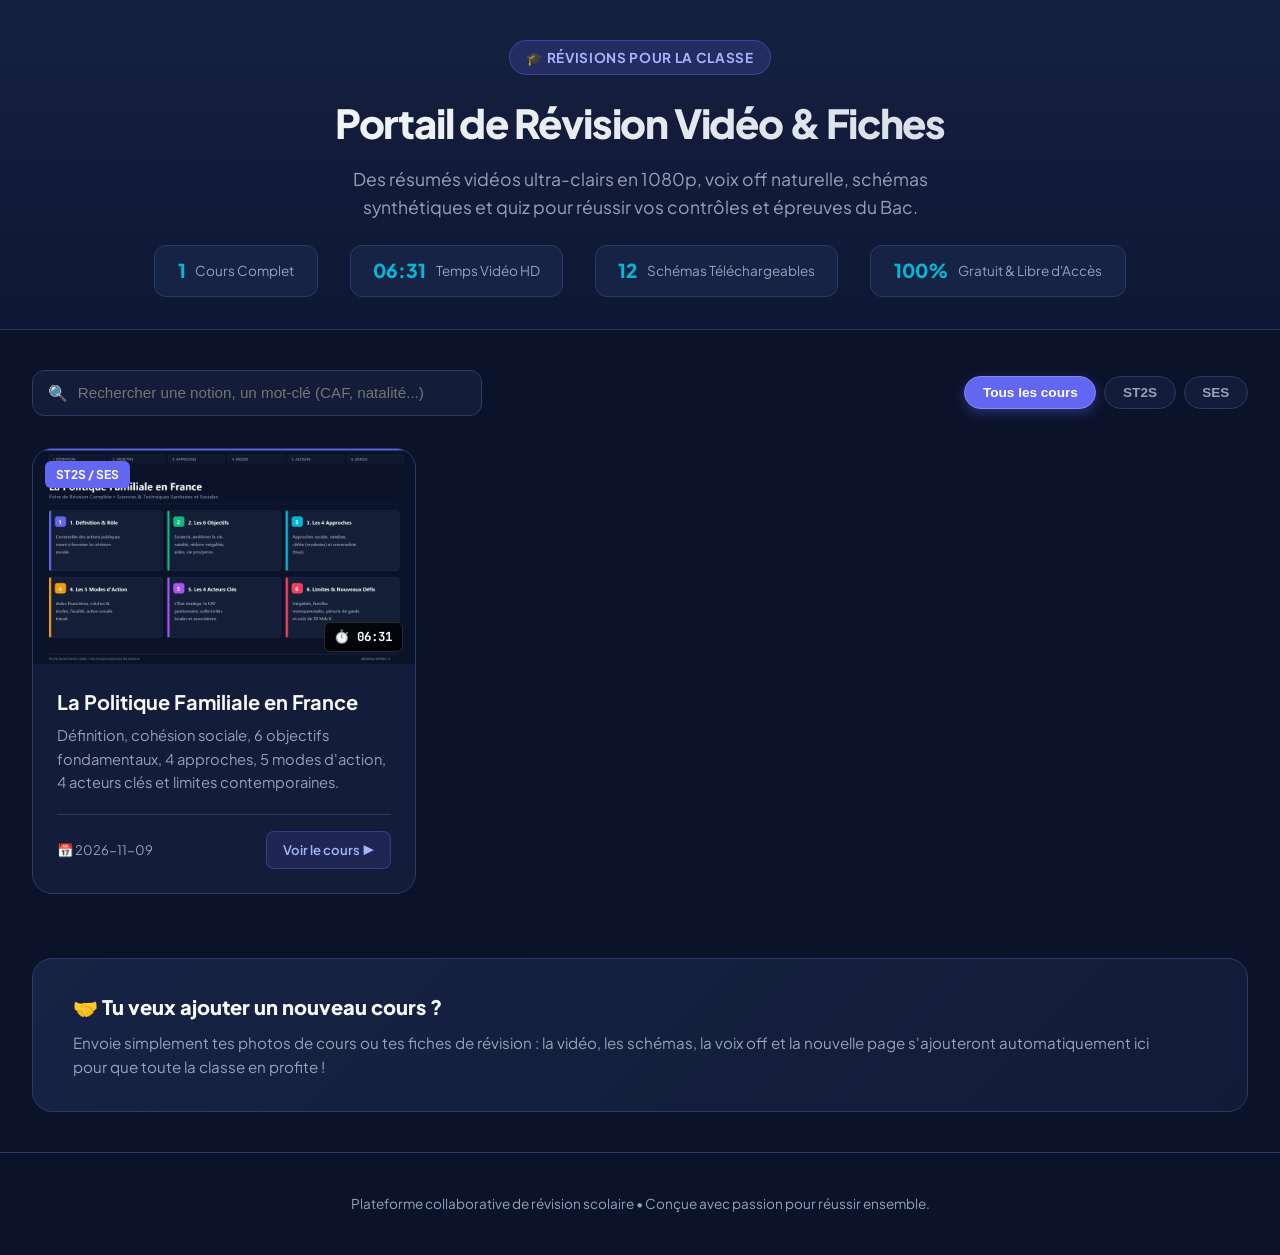
==== index.html @ a3e130f7 "Initial commit: Portail de révision scolaire avec cours Politique Familiale" ====
<!DOCTYPE html>
<html lang="fr">
<head>
    <meta charset="UTF-8">
    <meta name="viewport" content="width=device-width, initial-scale=1.0">
    <title>Portail de Révision • Cours, Vidéos & Fiches</title>
    <link href="https://fonts.googleapis.com/css2?family=Plus+Jakarta+Sans:wght@400;500;600;700;800&family=JetBrains+Mono:wght@500;700&display=swap" rel="stylesheet">
    <style>
        :root {
            --bg: #0b132b;
            --surface: #131c38;
            --surface-card: #1c2a4f;
            --border: #2a3b68;
            --primary: #6366f1;
            --primary-glow: rgba(99, 102, 241, 0.35);
            --emerald: #10b981;
            --cyan: #06b6d4;
            --amber: #f59e0b;
            --rose: #f43f5e;
            --purple: #a855f7;
            --text: #f8fafc;
            --text-muted: #94a3b8;
        }

        * {
            box-sizing: border-box;
            margin: 0;
            padding: 0;
        }

        body {
            font-family: 'Plus Jakarta Sans', sans-serif;
            background-color: var(--bg);
            color: var(--text);
            line-height: 1.6;
            min-height: 100vh;
            display: flex;
            flex-direction: column;
        }

        header {
            background: linear-gradient(180deg, #162040 0%, #0e1733 100%);
            border-bottom: 1px solid var(--border);
            padding: 2.5rem 2rem 2rem;
            text-align: center;
        }

        .hero-badge {
            background: rgba(99, 102, 241, 0.2);
            color: #a5b4fc;
            border: 1px solid rgba(99, 102, 241, 0.4);
            padding: 0.35rem 1rem;
            border-radius: 999px;
            font-size: 0.85rem;
            font-weight: 700;
            text-transform: uppercase;
            letter-spacing: 0.05em;
            display: inline-block;
            margin-bottom: 1rem;
        }

        h1 {
            font-size: 2.5rem;
            font-weight: 800;
            letter-spacing: -0.03em;
            margin-bottom: 0.6rem;
            background: linear-gradient(135deg, #ffffff 0%, #cbd5e1 100%);
            -webkit-background-clip: text;
            -webkit-text-fill-color: transparent;
        }

        p.hero-sub {
            color: var(--text-muted);
            font-size: 1.1rem;
            max-width: 650px;
            margin: 0 auto 1.5rem;
        }

        /* Stats Bar */
        .stats-bar {
            display: flex;
            justify-content: center;
            gap: 2rem;
            flex-wrap: wrap;
            margin-top: 1.5rem;
        }

        .stat-item {
            background: rgba(28, 42, 79, 0.6);
            border: 1px solid var(--border);
            padding: 0.6rem 1.4rem;
            border-radius: 12px;
            display: flex;
            align-items: center;
            gap: 0.6rem;
        }

        .stat-num {
            font-weight: 800;
            font-size: 1.2rem;
            color: var(--cyan);
        }

        .stat-label {
            font-size: 0.85rem;
            color: var(--text-muted);
        }

        /* Main content */
        main {
            flex: 1;
            max-width: 1280px;
            width: 100%;
            margin: 0 auto;
            padding: 2.5rem 2rem;
        }

        /* Search & Filter Toolbar */
        .toolbar {
            display: flex;
            justify-content: space-between;
            align-items: center;
            flex-wrap: wrap;
            gap: 1rem;
            margin-bottom: 2rem;
        }

        .search-box {
            position: relative;
            flex: 1;
            max-width: 450px;
            min-width: 260px;
        }

        .search-box input {
            width: 100%;
            background: var(--surface);
            border: 1px solid var(--border);
            color: var(--text);
            padding: 0.85rem 1rem 0.85rem 2.8rem;
            border-radius: 12px;
            font-size: 0.95rem;
            outline: none;
            transition: all 0.2s ease;
        }

        .search-box input:focus {
            border-color: var(--primary);
            box-shadow: 0 0 0 3px var(--primary-glow);
        }

        .search-icon {
            position: absolute;
            left: 1rem;
            top: 50%;
            transform: translateY(-50%);
            color: var(--text-muted);
            pointer-events: none;
        }

        .filter-pills {
            display: flex;
            gap: 0.5rem;
            flex-wrap: wrap;
        }

        .filter-btn {
            background: var(--surface);
            border: 1px solid var(--border);
            color: var(--text-muted);
            padding: 0.5rem 1.1rem;
            border-radius: 999px;
            font-size: 0.85rem;
            font-weight: 600;
            cursor: pointer;
            transition: all 0.2s ease;
        }

        .filter-btn:hover {
            color: var(--text);
            border-color: #435b99;
        }

        .filter-btn.active {
            background: var(--primary);
            border-color: #818cf8;
            color: white;
            box-shadow: 0 4px 12px var(--primary-glow);
        }

        /* Course Grid */
        .course-grid {
            display: grid;
            grid-template-columns: repeat(auto-fill, minmax(360px, 1fr));
            gap: 2rem;
        }

        .course-card {
            background: var(--surface);
            border: 1px solid var(--border);
            border-radius: 20px;
            overflow: hidden;
            display: flex;
            flex-direction: column;
            transition: all 0.25s ease;
            text-decoration: none;
            color: inherit;
        }

        .course-card:hover {
            transform: translateY(-5px);
            border-color: var(--primary);
            box-shadow: 0 16px 32px rgba(0,0,0,0.35);
        }

        .thumbnail-wrap {
            position: relative;
            aspect-ratio: 16 / 9;
            background: #000;
            overflow: hidden;
        }

        .thumbnail-wrap img {
            width: 100%;
            height: 100%;
            object-fit: cover;
            transition: transform 0.3s ease;
        }

        .course-card:hover .thumbnail-wrap img {
            transform: scale(1.03);
        }

        .duration-badge {
            position: absolute;
            bottom: 12px;
            right: 12px;
            background: rgba(0, 0, 0, 0.8);
            backdrop-filter: blur(4px);
            color: white;
            font-size: 0.78rem;
            font-family: 'JetBrains Mono', monospace;
            font-weight: 700;
            padding: 0.25rem 0.6rem;
            border-radius: 6px;
            border: 1px solid rgba(255, 255, 255, 0.15);
        }

        .subject-badge {
            position: absolute;
            top: 12px;
            left: 12px;
            background: var(--primary);
            color: white;
            font-size: 0.75rem;
            font-weight: 700;
            padding: 0.25rem 0.7rem;
            border-radius: 6px;
            text-transform: uppercase;
        }

        .card-body {
            padding: 1.5rem;
            display: flex;
            flex-direction: column;
            flex: 1;
        }

        .card-title {
            font-size: 1.25rem;
            font-weight: 700;
            margin-bottom: 0.6rem;
            line-height: 1.35;
        }

        .card-desc {
            font-size: 0.92rem;
            color: var(--text-muted);
            margin-bottom: 1.2rem;
            flex: 1;
        }

        .card-meta {
            display: flex;
            align-items: center;
            justify-content: space-between;
            padding-top: 1rem;
            border-top: 1px solid var(--border);
            font-size: 0.82rem;
            color: var(--text-muted);
        }

        .btn-view {
            background: rgba(99, 102, 241, 0.15);
            border: 1px solid rgba(99, 102, 241, 0.35);
            color: #a5b4fc;
            padding: 0.45rem 1rem;
            border-radius: 8px;
            font-weight: 600;
            display: inline-flex;
            align-items: center;
            gap: 0.4rem;
            transition: all 0.2s ease;
        }

        .course-card:hover .btn-view {
            background: var(--primary);
            color: white;
        }

        /* How it works banner */
        .info-banner {
            margin-top: 4rem;
            background: linear-gradient(135deg, rgba(28, 42, 79, 0.7) 0%, rgba(19, 28, 56, 0.9) 100%);
            border: 1px solid var(--border);
            border-radius: 20px;
            padding: 2rem 2.5rem;
            display: grid;
            grid-template-columns: 1fr auto;
            gap: 2rem;
            align-items: center;
        }

        @media (max-width: 800px) {
            .info-banner {
                grid-template-columns: 1fr;
            }
        }

        footer {
            text-align: center;
            padding: 2.5rem 2rem;
            color: var(--text-muted);
            font-size: 0.85rem;
            border-top: 1px solid var(--border);
            margin-top: auto;
        }
    </style>
</head>
<body>

<header>
    <div class="hero-badge">🎓 Révisions Pour la Classe</div>
    <h1>Portail de Révision Vidéo & Fiches</h1>
    <p class="hero-sub">Des résumés vidéos ultra-clairs en 1080p, voix off naturelle, schémas synthétiques et quiz pour réussir vos contrôles et épreuves du Bac.</p>

    <div class="stats-bar">
        <div class="stat-item">
            <span class="stat-num" id="statCourseCount">1</span>
            <span class="stat-label">Cours Complet</span>
        </div>
        <div class="stat-item">
            <span class="stat-num">06:31</span>
            <span class="stat-label">Temps Vidéo HD</span>
        </div>
        <div class="stat-item">
            <span class="stat-num">12</span>
            <span class="stat-label">Schémas Téléchargeables</span>
        </div>
        <div class="stat-item">
            <span class="stat-num">100%</span>
            <span class="stat-label">Gratuit & Libre d'Accès</span>
        </div>
    </div>
</header>

<main>
    <div class="toolbar">
        <div class="search-box">
            <span class="search-icon">🔍</span>
            <input type="text" id="searchInput" placeholder="Rechercher une notion, un mot-clé (CAF, natalité...)" oninput="filterCourses()">
        </div>
        <div class="filter-pills">
            <button class="filter-btn active" onclick="setFilter('all', this)">Tous les cours</button>
            <button class="filter-btn" onclick="setFilter('ST2S', this)">ST2S</button>
            <button class="filter-btn" onclick="setFilter('SES', this)">SES</button>
        </div>
    </div>

    <div class="course-grid" id="courseGrid">
        <!-- Default rendered card so it works even offline without web server -->
        <a href="cours/politique-famille/index.html" class="course-card" data-subject="ST2S / SES" data-title="La Politique Familiale en France" data-tags="politique familiale caf cohésion sociale sécurité sociale st2s ses bac">
            <div class="thumbnail-wrap">
                <span class="subject-badge">ST2S / SES</span>
                <img src="cours/politique-famille/slides/slide_01.png" alt="Miniature Politique Familiale" onerror="this.src='slides/slide_01.png'">
                <span class="duration-badge">⏱️ 06:31</span>
            </div>
            <div class="card-body">
                <h2 class="card-title">La Politique Familiale en France</h2>
                <p class="card-desc">Définition, cohésion sociale, 6 objectifs fondamentaux, 4 approches, 5 modes d'action, 4 acteurs clés et limites contemporaines.</p>
                <div class="card-meta">
                    <span>📅 Mis à jour le 09/11/2026</span>
                    <span class="btn-view">Voir le cours ▶</span>
                </div>
            </div>
        </a>
    </div>

    <div class="info-banner">
        <div>
            <h3 style="font-size: 1.25rem; font-weight: 800; margin-bottom: 0.5rem;">🤝 Tu veux ajouter un nouveau cours ?</h3>
            <p style="color: var(--text-muted); font-size: 0.95rem;">
                Envoie simplement tes photos de cours ou tes fiches de révision : la vidéo, les schémas, la voix off et la nouvelle page s'ajouteront automatiquement ici pour que toute la classe en profite !
            </p>
        </div>
    </div>
</main>

<footer>
    Plateforme collaborative de révision scolaire • Conçue avec passion pour réussir ensemble.
</footer>

<script>
    let currentCategory = 'all';

    function setFilter(cat, btn) {
        currentCategory = cat;
        document.querySelectorAll('.filter-btn').forEach(b => b.classList.remove('active'));
        btn.classList.add('active');
        filterCourses();
    }

    function filterCourses() {
        const query = document.getElementById('searchInput').value.toLowerCase().trim();
        const cards = document.querySelectorAll('.course-card');
        
        cards.forEach(card => {
            const subject = card.getAttribute('data-subject') || '';
            const title = (card.getAttribute('data-title') || '').toLowerCase();
            const tags = (card.getAttribute('data-tags') || '').toLowerCase();
            
            const matchesCat = (currentCategory === 'all') || subject.includes(currentCategory);
            const matchesQuery = !query || title.includes(query) || tags.includes(query);
            
            if (matchesCat && matchesQuery) {
                card.style.display = 'flex';
            } else {
                card.style.display = 'none';
            }
        });
    }

    // Try loading dynamic courses from courses.json if available
    fetch('courses.json')
        .then(res => res.json())
        .then(data => {
            if (Array.isArray(data) && data.length > 0) {
                document.getElementById('statCourseCount').innerText = data.length;
                const grid = document.getElementById('courseGrid');
                grid.innerHTML = '';
                data.forEach(c => {
                    const card = document.createElement('a');
                    card.href = c.link;
                    card.className = 'course-card';
                    card.setAttribute('data-subject', c.subject);
                    card.setAttribute('data-title', c.title);
                    card.setAttribute('data-tags', (c.tags || []).join(' '));
                    card.innerHTML = `
                        <div class="thumbnail-wrap">
                            <span class="subject-badge" style="background: ${c.badge_color || 'var(--primary)'}">${c.subject}</span>
                            <img src="${c.thumbnail}" alt="Miniature ${c.title}">
                            <span class="duration-badge">⏱️ ${c.duration}</span>
                        </div>
                        <div class="card-body">
                            <h2 class="card-title">${c.title}</h2>
                            <p class="card-desc">${c.description}</p>
                            <div class="card-meta">
                                <span>📅 ${c.date}</span>
                                <span class="btn-view">Voir le cours ▶</span>
                            </div>
                        </div>
                    `;
                    grid.appendChild(card);
                });
            }
        })
        .catch(() => {
            // Silently fallback to static HTML card
        });
</script>

</body>
</html>
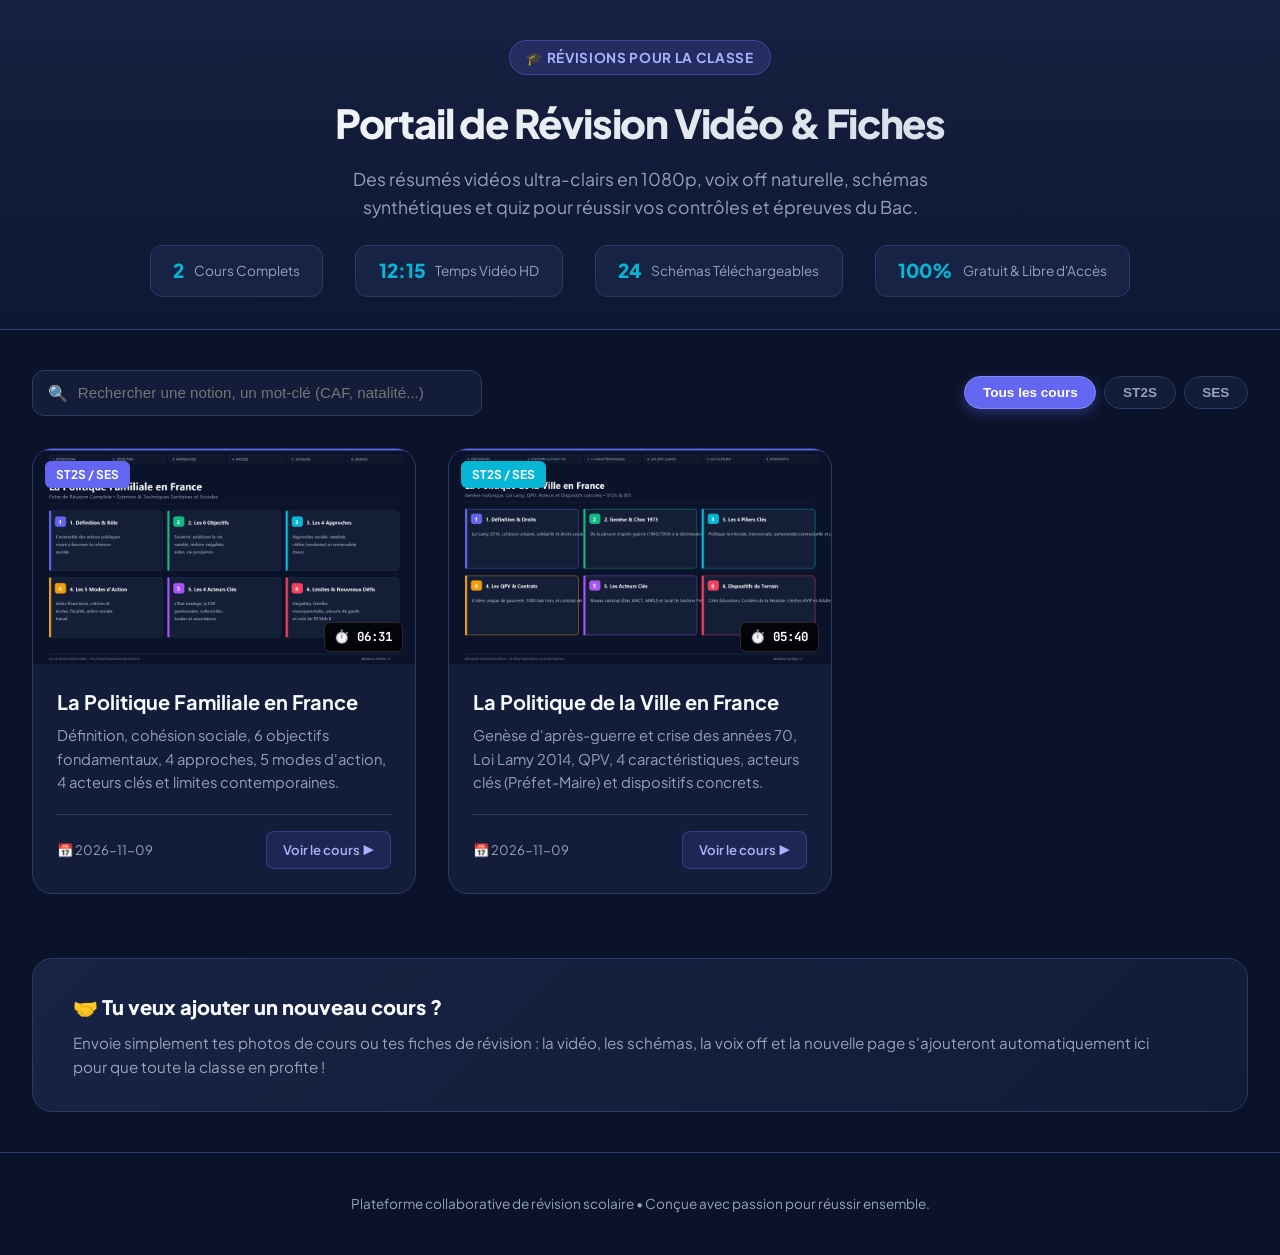
==== commit 55e30381: "Nouveau cours: La Politique de la Ville en France (vidéo, fiches et quiz)" ====
--- a/index.html
+++ b/index.html
@@ -346,15 +346,15 @@
 
     <div class="stats-bar">
         <div class="stat-item">
-            <span class="stat-num" id="statCourseCount">1</span>
-            <span class="stat-label">Cours Complet</span>
+            <span class="stat-num" id="statCourseCount">2</span>
+            <span class="stat-label">Cours Complets</span>
         </div>
         <div class="stat-item">
-            <span class="stat-num">06:31</span>
+            <span class="stat-num">12:15</span>
             <span class="stat-label">Temps Vidéo HD</span>
         </div>
         <div class="stat-item">
-            <span class="stat-num">12</span>
+            <span class="stat-num">24</span>
             <span class="stat-label">Schémas Téléchargeables</span>
         </div>
         <div class="stat-item">
@@ -378,16 +378,33 @@
     </div>
 
     <div class="course-grid" id="courseGrid">
-        <!-- Default rendered card so it works even offline without web server -->
+        <!-- Cours 1 -->
         <a href="cours/politique-famille/index.html" class="course-card" data-subject="ST2S / SES" data-title="La Politique Familiale en France" data-tags="politique familiale caf cohésion sociale sécurité sociale st2s ses bac">
             <div class="thumbnail-wrap">
                 <span class="subject-badge">ST2S / SES</span>
-                <img src="cours/politique-famille/slides/slide_01.png" alt="Miniature Politique Familiale" onerror="this.src='slides/slide_01.png'">
+                <img src="cours/politique-famille/slides/slide_01.png" alt="Miniature Politique Familiale">
                 <span class="duration-badge">⏱️ 06:31</span>
             </div>
             <div class="card-body">
                 <h2 class="card-title">La Politique Familiale en France</h2>
                 <p class="card-desc">Définition, cohésion sociale, 6 objectifs fondamentaux, 4 approches, 5 modes d'action, 4 acteurs clés et limites contemporaines.</p>
+                <div class="card-meta">
+                    <span>📅 Mis à jour le 09/11/2026</span>
+                    <span class="btn-view">Voir le cours ▶</span>
+                </div>
+            </div>
+        </a>
+
+        <!-- Cours 2 -->
+        <a href="cours/politique-ville/index.html" class="course-card" data-subject="ST2S / SES" data-title="La Politique de la Ville en France" data-tags="politique de la ville qpv loi lamy anru anct minguettes st2s ses bac abbé pierre cités éducatives">
+            <div class="thumbnail-wrap">
+                <span class="subject-badge" style="background: #06b6d4;">ST2S / SES</span>
+                <img src="cours/politique-ville/slides/slide_01.png" alt="Miniature Politique de la Ville">
+                <span class="duration-badge">⏱️ 05:45</span>
+            </div>
+            <div class="card-body">
+                <h2 class="card-title">La Politique de la Ville en France</h2>
+                <p class="card-desc">Genèse d'après-guerre et crise des années 70, Loi Lamy 2014, QPV, 4 caractéristiques, acteurs clés (Préfet-Maire) et dispositifs concrets.</p>
                 <div class="card-meta">
                     <span>📅 Mis à jour le 09/11/2026</span>
                     <span class="btn-view">Voir le cours ▶</span>
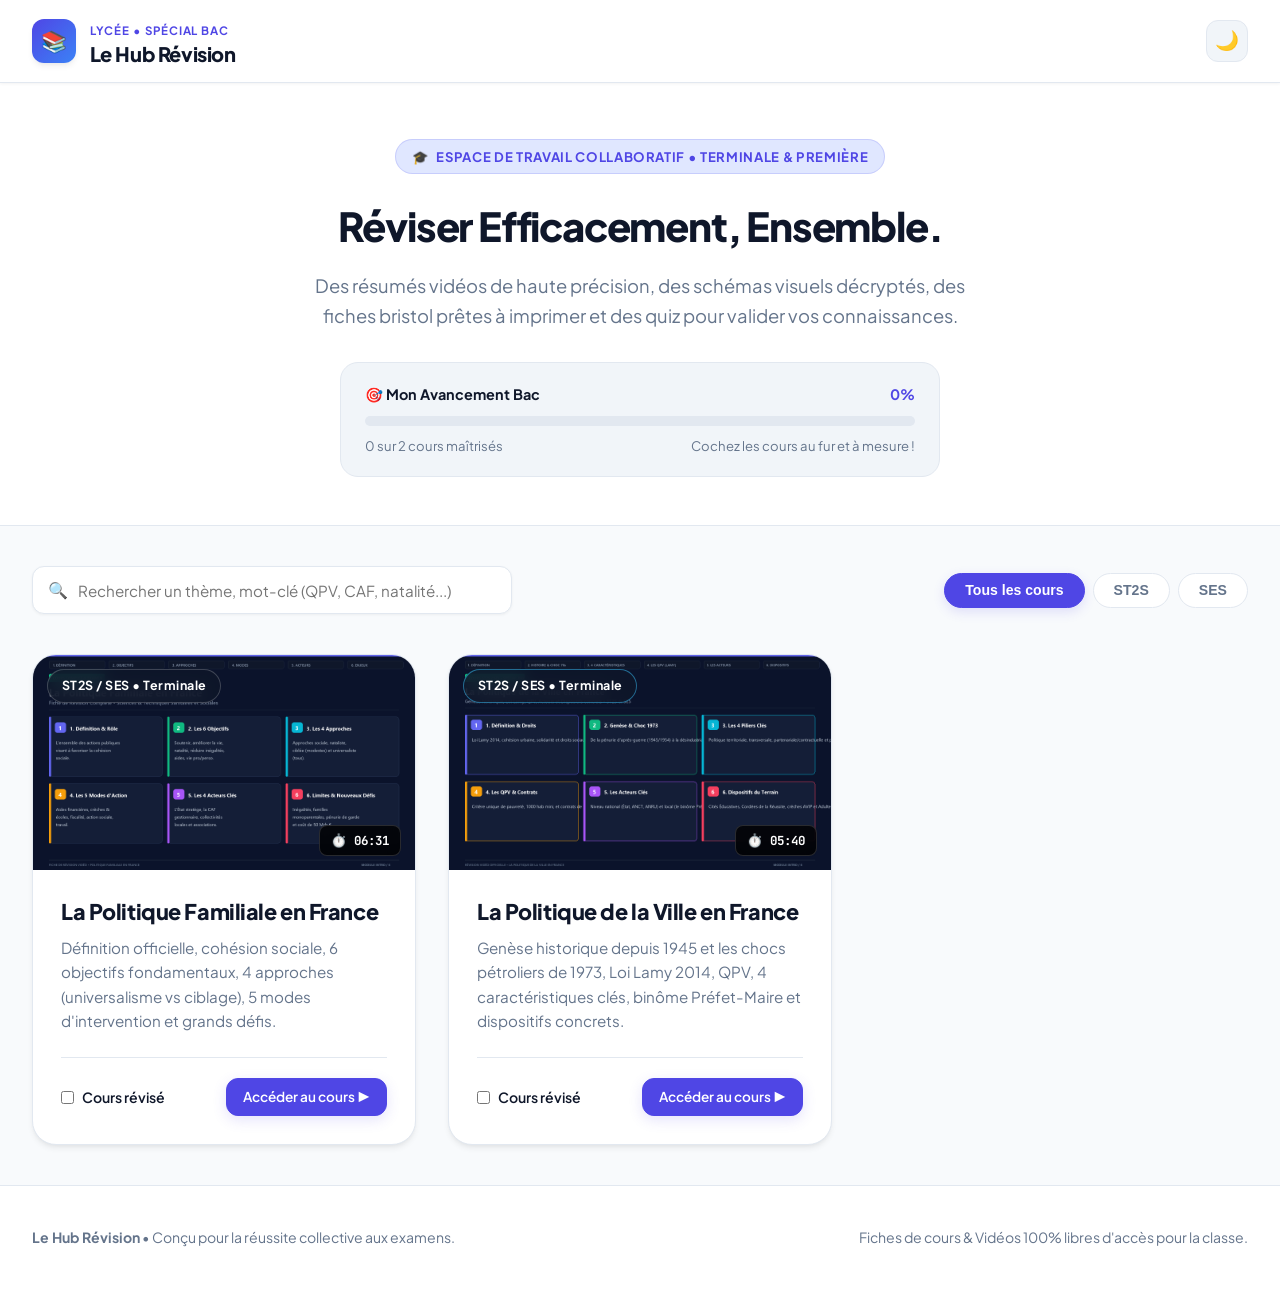
==== commit 07e111b3: "Redesign Premium Académique: Le Hub Révision avec Mode Clair/Sombre, Fiches Bristol imprimables et j" ====
--- a/index.html
+++ b/index.html
@@ -1,445 +1,148 @@
 <!DOCTYPE html>
-<html lang="fr">
+<html lang="fr" data-theme="light">
 <head>
     <meta charset="UTF-8">
     <meta name="viewport" content="width=device-width, initial-scale=1.0">
-    <title>Portail de Révision • Cours, Vidéos & Fiches</title>
+    <title>Le Hub Révision • Plateforme Académique pour le Bac</title>
     <link href="https://fonts.googleapis.com/css2?family=Plus+Jakarta+Sans:wght@400;500;600;700;800&family=JetBrains+Mono:wght@500;700&display=swap" rel="stylesheet">
-    <style>
-        :root {
-            --bg: #0b132b;
-            --surface: #131c38;
-            --surface-card: #1c2a4f;
-            --border: #2a3b68;
-            --primary: #6366f1;
-            --primary-glow: rgba(99, 102, 241, 0.35);
-            --emerald: #10b981;
-            --cyan: #06b6d4;
-            --amber: #f59e0b;
-            --rose: #f43f5e;
-            --purple: #a855f7;
-            --text: #f8fafc;
-            --text-muted: #94a3b8;
-        }
-
-        * {
-            box-sizing: border-box;
-            margin: 0;
-            padding: 0;
-        }
-
-        body {
-            font-family: 'Plus Jakarta Sans', sans-serif;
-            background-color: var(--bg);
-            color: var(--text);
-            line-height: 1.6;
-            min-height: 100vh;
-            display: flex;
-            flex-direction: column;
-        }
-
-        header {
-            background: linear-gradient(180deg, #162040 0%, #0e1733 100%);
-            border-bottom: 1px solid var(--border);
-            padding: 2.5rem 2rem 2rem;
-            text-align: center;
-        }
-
-        .hero-badge {
-            background: rgba(99, 102, 241, 0.2);
-            color: #a5b4fc;
-            border: 1px solid rgba(99, 102, 241, 0.4);
-            padding: 0.35rem 1rem;
-            border-radius: 999px;
-            font-size: 0.85rem;
-            font-weight: 700;
-            text-transform: uppercase;
-            letter-spacing: 0.05em;
-            display: inline-block;
-            margin-bottom: 1rem;
-        }
-
-        h1 {
-            font-size: 2.5rem;
-            font-weight: 800;
-            letter-spacing: -0.03em;
-            margin-bottom: 0.6rem;
-            background: linear-gradient(135deg, #ffffff 0%, #cbd5e1 100%);
-            -webkit-background-clip: text;
-            -webkit-text-fill-color: transparent;
-        }
-
-        p.hero-sub {
-            color: var(--text-muted);
-            font-size: 1.1rem;
-            max-width: 650px;
-            margin: 0 auto 1.5rem;
-        }
-
-        /* Stats Bar */
-        .stats-bar {
-            display: flex;
-            justify-content: center;
-            gap: 2rem;
-            flex-wrap: wrap;
-            margin-top: 1.5rem;
-        }
-
-        .stat-item {
-            background: rgba(28, 42, 79, 0.6);
-            border: 1px solid var(--border);
-            padding: 0.6rem 1.4rem;
-            border-radius: 12px;
-            display: flex;
-            align-items: center;
-            gap: 0.6rem;
-        }
-
-        .stat-num {
-            font-weight: 800;
-            font-size: 1.2rem;
-            color: var(--cyan);
-        }
-
-        .stat-label {
-            font-size: 0.85rem;
-            color: var(--text-muted);
-        }
-
-        /* Main content */
-        main {
-            flex: 1;
-            max-width: 1280px;
-            width: 100%;
-            margin: 0 auto;
-            padding: 2.5rem 2rem;
-        }
-
-        /* Search & Filter Toolbar */
-        .toolbar {
-            display: flex;
-            justify-content: space-between;
-            align-items: center;
-            flex-wrap: wrap;
-            gap: 1rem;
-            margin-bottom: 2rem;
-        }
-
-        .search-box {
-            position: relative;
-            flex: 1;
-            max-width: 450px;
-            min-width: 260px;
-        }
-
-        .search-box input {
-            width: 100%;
-            background: var(--surface);
-            border: 1px solid var(--border);
-            color: var(--text);
-            padding: 0.85rem 1rem 0.85rem 2.8rem;
-            border-radius: 12px;
-            font-size: 0.95rem;
-            outline: none;
-            transition: all 0.2s ease;
-        }
-
-        .search-box input:focus {
-            border-color: var(--primary);
-            box-shadow: 0 0 0 3px var(--primary-glow);
-        }
-
-        .search-icon {
-            position: absolute;
-            left: 1rem;
-            top: 50%;
-            transform: translateY(-50%);
-            color: var(--text-muted);
-            pointer-events: none;
-        }
-
-        .filter-pills {
-            display: flex;
-            gap: 0.5rem;
-            flex-wrap: wrap;
-        }
-
-        .filter-btn {
-            background: var(--surface);
-            border: 1px solid var(--border);
-            color: var(--text-muted);
-            padding: 0.5rem 1.1rem;
-            border-radius: 999px;
-            font-size: 0.85rem;
-            font-weight: 600;
-            cursor: pointer;
-            transition: all 0.2s ease;
-        }
-
-        .filter-btn:hover {
-            color: var(--text);
-            border-color: #435b99;
-        }
-
-        .filter-btn.active {
-            background: var(--primary);
-            border-color: #818cf8;
-            color: white;
-            box-shadow: 0 4px 12px var(--primary-glow);
-        }
-
-        /* Course Grid */
-        .course-grid {
-            display: grid;
-            grid-template-columns: repeat(auto-fill, minmax(360px, 1fr));
-            gap: 2rem;
-        }
-
-        .course-card {
-            background: var(--surface);
-            border: 1px solid var(--border);
-            border-radius: 20px;
-            overflow: hidden;
-            display: flex;
-            flex-direction: column;
-            transition: all 0.25s ease;
-            text-decoration: none;
-            color: inherit;
-        }
-
-        .course-card:hover {
-            transform: translateY(-5px);
-            border-color: var(--primary);
-            box-shadow: 0 16px 32px rgba(0,0,0,0.35);
-        }
-
-        .thumbnail-wrap {
-            position: relative;
-            aspect-ratio: 16 / 9;
-            background: #000;
-            overflow: hidden;
-        }
-
-        .thumbnail-wrap img {
-            width: 100%;
-            height: 100%;
-            object-fit: cover;
-            transition: transform 0.3s ease;
-        }
-
-        .course-card:hover .thumbnail-wrap img {
-            transform: scale(1.03);
-        }
-
-        .duration-badge {
-            position: absolute;
-            bottom: 12px;
-            right: 12px;
-            background: rgba(0, 0, 0, 0.8);
-            backdrop-filter: blur(4px);
-            color: white;
-            font-size: 0.78rem;
-            font-family: 'JetBrains Mono', monospace;
-            font-weight: 700;
-            padding: 0.25rem 0.6rem;
-            border-radius: 6px;
-            border: 1px solid rgba(255, 255, 255, 0.15);
-        }
-
-        .subject-badge {
-            position: absolute;
-            top: 12px;
-            left: 12px;
-            background: var(--primary);
-            color: white;
-            font-size: 0.75rem;
-            font-weight: 700;
-            padding: 0.25rem 0.7rem;
-            border-radius: 6px;
-            text-transform: uppercase;
-        }
-
-        .card-body {
-            padding: 1.5rem;
-            display: flex;
-            flex-direction: column;
-            flex: 1;
-        }
-
-        .card-title {
-            font-size: 1.25rem;
-            font-weight: 700;
-            margin-bottom: 0.6rem;
-            line-height: 1.35;
-        }
-
-        .card-desc {
-            font-size: 0.92rem;
-            color: var(--text-muted);
-            margin-bottom: 1.2rem;
-            flex: 1;
-        }
-
-        .card-meta {
-            display: flex;
-            align-items: center;
-            justify-content: space-between;
-            padding-top: 1rem;
-            border-top: 1px solid var(--border);
-            font-size: 0.82rem;
-            color: var(--text-muted);
-        }
-
-        .btn-view {
-            background: rgba(99, 102, 241, 0.15);
-            border: 1px solid rgba(99, 102, 241, 0.35);
-            color: #a5b4fc;
-            padding: 0.45rem 1rem;
-            border-radius: 8px;
-            font-weight: 600;
-            display: inline-flex;
-            align-items: center;
-            gap: 0.4rem;
-            transition: all 0.2s ease;
-        }
-
-        .course-card:hover .btn-view {
-            background: var(--primary);
-            color: white;
-        }
-
-        /* How it works banner */
-        .info-banner {
-            margin-top: 4rem;
-            background: linear-gradient(135deg, rgba(28, 42, 79, 0.7) 0%, rgba(19, 28, 56, 0.9) 100%);
-            border: 1px solid var(--border);
-            border-radius: 20px;
-            padding: 2rem 2.5rem;
-            display: grid;
-            grid-template-columns: 1fr auto;
-            gap: 2rem;
-            align-items: center;
-        }
-
-        @media (max-width: 800px) {
-            .info-banner {
-                grid-template-columns: 1fr;
-            }
-        }
-
-        footer {
-            text-align: center;
-            padding: 2.5rem 2rem;
-            color: var(--text-muted);
-            font-size: 0.85rem;
-            border-top: 1px solid var(--border);
-            margin-top: auto;
-        }
-    </style>
+    <link rel="stylesheet" href="assets/css/style.css">
 </head>
 <body>
 
-<header>
-    <div class="hero-badge">🎓 Révisions Pour la Classe</div>
-    <h1>Portail de Révision Vidéo & Fiches</h1>
-    <p class="hero-sub">Des résumés vidéos ultra-clairs en 1080p, voix off naturelle, schémas synthétiques et quiz pour réussir vos contrôles et épreuves du Bac.</p>
+<!-- Navigation Bar -->
+<header class="navbar">
+    <div class="nav-container">
+        <a href="index.html" class="brand-wrap">
+            <div class="brand-logo">📚</div>
+            <div class="brand-text">
+                <span class="brand-tag">Lycée • Spécial Bac</span>
+                <h1>Le Hub Révision</h1>
+            </div>
+        </a>
 
-    <div class="stats-bar">
-        <div class="stat-item">
-            <span class="stat-num" id="statCourseCount">2</span>
-            <span class="stat-label">Cours Complets</span>
-        </div>
-        <div class="stat-item">
-            <span class="stat-num">12:15</span>
-            <span class="stat-label">Temps Vidéo HD</span>
-        </div>
-        <div class="stat-item">
-            <span class="stat-num">24</span>
-            <span class="stat-label">Schémas Téléchargeables</span>
-        </div>
-        <div class="stat-item">
-            <span class="stat-num">100%</span>
-            <span class="stat-label">Gratuit & Libre d'Accès</span>
+        <div class="nav-controls">
+            <button class="btn-theme-toggle" id="themeToggleBtn" onclick="toggleTheme()" title="Changer de thème">
+                🌙
+            </button>
         </div>
     </div>
 </header>
 
-<main>
-    <div class="toolbar">
-        <div class="search-box">
-            <span class="search-icon">🔍</span>
-            <input type="text" id="searchInput" placeholder="Rechercher une notion, un mot-clé (CAF, natalité...)" oninput="filterCourses()">
+<!-- Academic Hero Section -->
+<section class="hero-academic">
+    <div class="academic-badge">
+        <span>🎓</span> Espace de Travail Collaboratif • Terminale & Première
+    </div>
+    <h2>Réviser Efficacement, Ensemble.</h2>
+    <p>Des résumés vidéos de haute précision, des schémas visuels décryptés, des fiches bristol prêtes à imprimer et des quiz pour valider vos connaissances.</p>
+
+    <!-- Progress Tracker Widget -->
+    <div class="progress-widget-bar">
+        <div class="progress-header">
+            <span>🎯 Mon Avancement Bac</span>
+            <span id="progressPercent" style="color: var(--primary);">0%</span>
         </div>
-        <div class="filter-pills">
-            <button class="filter-btn active" onclick="setFilter('all', this)">Tous les cours</button>
-            <button class="filter-btn" onclick="setFilter('ST2S', this)">ST2S</button>
-            <button class="filter-btn" onclick="setFilter('SES', this)">SES</button>
+        <div class="progress-track">
+            <div class="progress-fill" id="progressFill"></div>
+        </div>
+        <div style="display: flex; justify-content: space-between; align-items: center; margin-top: 0.6rem; font-size: 0.82rem; color: var(--text-muted);">
+            <span id="progressCount">0 sur 2 cours maîtrisés</span>
+            <span>Cochez les cours au fur et à mesure !</span>
+        </div>
+    </div>
+</section>
+
+<!-- Main Course Directory -->
+<main class="main-wrapper">
+    <div class="toolbar-wrap">
+        <div class="search-field">
+            <span class="search-icon-svg">🔍</span>
+            <input type="text" id="searchInput" placeholder="Rechercher un thème, mot-clé (QPV, CAF, natalité...)" oninput="filterCourses()">
+        </div>
+
+        <div class="filter-group">
+            <button class="filter-pill active" onclick="setFilter('all', this)">Tous les cours</button>
+            <button class="filter-pill" onclick="setFilter('ST2S', this)">ST2S</button>
+            <button class="filter-pill" onclick="setFilter('SES', this)">SES</button>
         </div>
     </div>
 
-    <div class="course-grid" id="courseGrid">
-        <!-- Cours 1 -->
-        <a href="cours/politique-famille/index.html" class="course-card" data-subject="ST2S / SES" data-title="La Politique Familiale en France" data-tags="politique familiale caf cohésion sociale sécurité sociale st2s ses bac">
-            <div class="thumbnail-wrap">
-                <span class="subject-badge">ST2S / SES</span>
+    <!-- Courses Grid -->
+    <div class="courses-grid" id="courseGrid">
+
+        <!-- Cours 1 : Politique Familiale -->
+        <article class="course-academic-card" data-subject="ST2S / SES" data-title="La Politique Familiale en France" data-tags="politique familiale caf cohésion sociale sécurité sociale allocations st2s ses bac">
+            <div class="card-media">
+                <span class="badge-subject-pill">ST2S / SES • Terminale</span>
                 <img src="cours/politique-famille/slides/slide_01.png" alt="Miniature Politique Familiale">
-                <span class="duration-badge">⏱️ 06:31</span>
+                <span class="badge-duration-pill">⏱️ 06:31</span>
             </div>
-            <div class="card-body">
-                <h2 class="card-title">La Politique Familiale en France</h2>
-                <p class="card-desc">Définition, cohésion sociale, 6 objectifs fondamentaux, 4 approches, 5 modes d'action, 4 acteurs clés et limites contemporaines.</p>
-                <div class="card-meta">
-                    <span>📅 Mis à jour le 09/11/2026</span>
-                    <span class="btn-view">Voir le cours ▶</span>
+            <div class="card-content">
+                <h3>La Politique Familiale en France</h3>
+                <p>Définition officielle, cohésion sociale, 6 objectifs fondamentaux, 4 approches (universalisme vs ciblage), 5 modes d'intervention et grands défis.</p>
+                <div class="card-footer-academic">
+                    <label style="display: flex; align-items: center; gap: 0.5rem; font-size: 0.88rem; cursor: pointer; font-weight: 600;">
+                        <input type="checkbox" id="chk-politique-famille" onchange="toggleCourseCompletion('politique-famille')">
+                        <span>Cours révisé</span>
+                    </label>
+                    <a href="cours/politique-famille/index.html" class="btn btn-primary" style="padding: 0.45rem 1rem; font-size: 0.85rem;">
+                        Accéder au cours ▶
+                    </a>
                 </div>
             </div>
-        </a>
+        </article>
 
-        <!-- Cours 2 -->
-        <a href="cours/politique-ville/index.html" class="course-card" data-subject="ST2S / SES" data-title="La Politique de la Ville en France" data-tags="politique de la ville qpv loi lamy anru anct minguettes st2s ses bac abbé pierre cités éducatives">
-            <div class="thumbnail-wrap">
-                <span class="subject-badge" style="background: #06b6d4;">ST2S / SES</span>
+        <!-- Cours 2 : Politique de la Ville -->
+        <article class="course-academic-card" data-subject="ST2S / SES" data-title="La Politique de la Ville en France" data-tags="politique de la ville qpv loi lamy anru anct minguettes st2s ses bac abbé pierre cités éducatives">
+            <div class="card-media">
+                <span class="badge-subject-pill" style="border-color: rgba(56, 189, 248, 0.5);">ST2S / SES • Terminale</span>
                 <img src="cours/politique-ville/slides/slide_01.png" alt="Miniature Politique de la Ville">
-                <span class="duration-badge">⏱️ 05:45</span>
+                <span class="badge-duration-pill">⏱️ 05:40</span>
             </div>
-            <div class="card-body">
-                <h2 class="card-title">La Politique de la Ville en France</h2>
-                <p class="card-desc">Genèse d'après-guerre et crise des années 70, Loi Lamy 2014, QPV, 4 caractéristiques, acteurs clés (Préfet-Maire) et dispositifs concrets.</p>
-                <div class="card-meta">
-                    <span>📅 Mis à jour le 09/11/2026</span>
-                    <span class="btn-view">Voir le cours ▶</span>
+            <div class="card-content">
+                <h3>La Politique de la Ville en France</h3>
+                <p>Genèse historique depuis 1945 et les chocs pétroliers de 1973, Loi Lamy 2014, QPV, 4 caractéristiques clés, binôme Préfet-Maire et dispositifs concrets.</p>
+                <div class="card-footer-academic">
+                    <label style="display: flex; align-items: center; gap: 0.5rem; font-size: 0.88rem; cursor: pointer; font-weight: 600;">
+                        <input type="checkbox" id="chk-politique-ville" onchange="toggleCourseCompletion('politique-ville')">
+                        <span>Cours révisé</span>
+                    </label>
+                    <a href="cours/politique-ville/index.html" class="btn btn-primary" style="padding: 0.45rem 1rem; font-size: 0.85rem;">
+                        Accéder au cours ▶
+                    </a>
                 </div>
             </div>
-        </a>
-    </div>
+        </article>
 
-    <div class="info-banner">
-        <div>
-            <h3 style="font-size: 1.25rem; font-weight: 800; margin-bottom: 0.5rem;">🤝 Tu veux ajouter un nouveau cours ?</h3>
-            <p style="color: var(--text-muted); font-size: 0.95rem;">
-                Envoie simplement tes photos de cours ou tes fiches de révision : la vidéo, les schémas, la voix off et la nouvelle page s'ajouteront automatiquement ici pour que toute la classe en profite !
-            </p>
-        </div>
     </div>
 </main>
 
-<footer>
-    Plateforme collaborative de révision scolaire • Conçue avec passion pour réussir ensemble.
+<!-- Footer Académique -->
+<footer style="background: var(--bg-surface); border-top: 1px solid var(--border-color); padding: 2.5rem 2rem; text-align: center; margin-top: auto;">
+    <div style="max-width: 1320px; margin: 0 auto; display: flex; justify-content: space-between; align-items: center; flex-wrap: wrap; gap: 1rem; font-size: 0.88rem; color: var(--text-muted);">
+        <div>
+            <strong>Le Hub Révision</strong> • Conçu pour la réussite collective aux examens.
+        </div>
+        <div>
+            Fiches de cours & Vidéos 100% libres d'accès pour la classe.
+        </div>
+    </div>
 </footer>
 
+<script src="assets/js/app.js"></script>
 <script>
     let currentCategory = 'all';
 
     function setFilter(cat, btn) {
         currentCategory = cat;
-        document.querySelectorAll('.filter-btn').forEach(b => b.classList.remove('active'));
+        document.querySelectorAll('.filter-pill').forEach(b => b.classList.remove('active'));
         btn.classList.add('active');
         filterCourses();
     }
 
     function filterCourses() {
         const query = document.getElementById('searchInput').value.toLowerCase().trim();
-        const cards = document.querySelectorAll('.course-card');
+        const cards = document.querySelectorAll('.course-academic-card');
         
         cards.forEach(card => {
             const subject = card.getAttribute('data-subject') || '';
@@ -456,44 +159,6 @@
             }
         });
     }
-
-    // Try loading dynamic courses from courses.json if available
-    fetch('courses.json')
-        .then(res => res.json())
-        .then(data => {
-            if (Array.isArray(data) && data.length > 0) {
-                document.getElementById('statCourseCount').innerText = data.length;
-                const grid = document.getElementById('courseGrid');
-                grid.innerHTML = '';
-                data.forEach(c => {
-                    const card = document.createElement('a');
-                    card.href = c.link;
-                    card.className = 'course-card';
-                    card.setAttribute('data-subject', c.subject);
-                    card.setAttribute('data-title', c.title);
-                    card.setAttribute('data-tags', (c.tags || []).join(' '));
-                    card.innerHTML = `
-                        <div class="thumbnail-wrap">
-                            <span class="subject-badge" style="background: ${c.badge_color || 'var(--primary)'}">${c.subject}</span>
-                            <img src="${c.thumbnail}" alt="Miniature ${c.title}">
-                            <span class="duration-badge">⏱️ ${c.duration}</span>
-                        </div>
-                        <div class="card-body">
-                            <h2 class="card-title">${c.title}</h2>
-                            <p class="card-desc">${c.description}</p>
-                            <div class="card-meta">
-                                <span>📅 ${c.date}</span>
-                                <span class="btn-view">Voir le cours ▶</span>
-                            </div>
-                        </div>
-                    `;
-                    grid.appendChild(card);
-                });
-            }
-        })
-        .catch(() => {
-            // Silently fallback to static HTML card
-        });
 </script>
 
 </body>
--- a/assets/css/style.css
+++ b/assets/css/style.css
@@ -0,0 +1,678 @@
+/* ==========================================================================
+   LE HUB RÉVISION - STUDIO DESIGN SYSTEM (LIGHT & DARK THEME)
+   Style Éducatif Moderne, Pro & Premium
+   ========================================================================== */
+
+:root {
+    /* Mode Clair (Par défaut) */
+    --bg-page: #f8fafc;
+    --bg-surface: #ffffff;
+    --bg-subtle: #f1f5f9;
+    --bg-card-hover: #f8fafc;
+    --border-color: #e2e8f0;
+    --border-focus: #6366f1;
+    
+    --text-main: #0f172a;
+    --text-muted: #64748b;
+    --text-light: #94a3b8;
+    
+    --primary: #4f46e5;
+    --primary-light: #e0e7ff;
+    --primary-dark: #3730a3;
+    --primary-glow: rgba(79, 70, 229, 0.15);
+    
+    --accent-emerald: #059669;
+    --accent-emerald-bg: #d1fae5;
+    --accent-amber: #d97706;
+    --accent-amber-bg: #fef3c7;
+    --accent-cyan: #0284c7;
+    --accent-cyan-bg: #e0f2fe;
+    --accent-rose: #e11d48;
+    --accent-rose-bg: #ffe4e6;
+    
+    --shadow-sm: 0 1px 3px rgba(0,0,0,0.05);
+    --shadow-md: 0 4px 6px -1px rgba(0,0,0,0.07), 0 2px 4px -2px rgba(0,0,0,0.05);
+    --shadow-lg: 0 12px 24px -4px rgba(0,0,0,0.08), 0 4px 6px -2px rgba(0,0,0,0.03);
+    
+    --radius-sm: 8px;
+    --radius-md: 12px;
+    --radius-lg: 18px;
+    --radius-xl: 24px;
+}
+
+[data-theme="dark"] {
+    --bg-page: #090d16;
+    --bg-surface: #111827;
+    --bg-subtle: #1f2937;
+    --bg-card-hover: #172033;
+    --border-color: #27354a;
+    --border-focus: #818cf8;
+    
+    --text-main: #f8fafc;
+    --text-muted: #94a3b8;
+    --text-light: #64748b;
+    
+    --primary: #6366f1;
+    --primary-light: rgba(99, 102, 241, 0.2);
+    --primary-dark: #4f46e5;
+    --primary-glow: rgba(99, 102, 241, 0.3);
+    
+    --accent-emerald: #10b981;
+    --accent-emerald-bg: rgba(16, 185, 129, 0.15);
+    --accent-amber: #f59e0b;
+    --accent-amber-bg: rgba(245, 158, 11, 0.15);
+    --accent-cyan: #38bdf8;
+    --accent-cyan-bg: rgba(56, 189, 248, 0.15);
+    --accent-rose: #fb7185;
+    --accent-rose-bg: rgba(251, 113, 133, 0.15);
+    
+    --shadow-sm: 0 1px 3px rgba(0,0,0,0.3);
+    --shadow-md: 0 4px 12px rgba(0,0,0,0.35);
+    --shadow-lg: 0 16px 32px rgba(0,0,0,0.45);
+}
+
+/* Base Reset & Fonts */
+* {
+    box-sizing: border-box;
+    margin: 0;
+    padding: 0;
+    transition: background-color 0.25s ease, border-color 0.25s ease, color 0.15s ease;
+}
+
+body {
+    font-family: 'Plus Jakarta Sans', -apple-system, BlinkMacSystemFont, sans-serif;
+    background-color: var(--bg-page);
+    color: var(--text-main);
+    line-height: 1.6;
+    min-height: 100vh;
+    display: flex;
+    flex-direction: column;
+}
+
+/* Navigation Universitaire / Académie */
+.navbar {
+    background: var(--bg-surface);
+    border-bottom: 1px solid var(--border-color);
+    position: sticky;
+    top: 0;
+    z-index: 100;
+    box-shadow: var(--shadow-sm);
+}
+
+.nav-container {
+    max-width: 1320px;
+    margin: 0 auto;
+    padding: 1rem 2rem;
+    display: flex;
+    justify-content: space-between;
+    align-items: center;
+    gap: 1.5rem;
+}
+
+.brand-wrap {
+    display: flex;
+    align-items: center;
+    gap: 0.85rem;
+    text-decoration: none;
+    color: inherit;
+}
+
+.brand-logo {
+    width: 44px;
+    height: 44px;
+    background: linear-gradient(135deg, var(--primary) 0%, #3b82f6 100%);
+    color: white;
+    border-radius: var(--radius-md);
+    display: flex;
+    align-items: center;
+    justify-content: center;
+    font-size: 1.3rem;
+    box-shadow: var(--shadow-md);
+}
+
+.brand-text h1 {
+    font-size: 1.25rem;
+    font-weight: 800;
+    letter-spacing: -0.02em;
+    line-height: 1.2;
+}
+
+.brand-tag {
+    font-size: 0.72rem;
+    font-weight: 700;
+    text-transform: uppercase;
+    letter-spacing: 0.08em;
+    color: var(--primary);
+}
+
+.nav-controls {
+    display: flex;
+    align-items: center;
+    gap: 1rem;
+}
+
+/* Theme Toggle Button */
+.btn-theme-toggle {
+    background: var(--bg-subtle);
+    border: 1px solid var(--border-color);
+    color: var(--text-main);
+    width: 42px;
+    height: 42px;
+    border-radius: var(--radius-md);
+    cursor: pointer;
+    display: flex;
+    align-items: center;
+    justify-content: center;
+    font-size: 1.2rem;
+}
+
+.btn-theme-toggle:hover {
+    border-color: var(--border-focus);
+    background: var(--bg-card-hover);
+    transform: translateY(-1px);
+}
+
+/* Buttons */
+.btn {
+    background: var(--bg-subtle);
+    border: 1px solid var(--border-color);
+    color: var(--text-main);
+    padding: 0.65rem 1.25rem;
+    border-radius: var(--radius-md);
+    font-size: 0.92rem;
+    font-weight: 600;
+    cursor: pointer;
+    text-decoration: none;
+    display: inline-flex;
+    align-items: center;
+    gap: 0.5rem;
+    box-shadow: var(--shadow-sm);
+}
+
+.btn:hover {
+    border-color: var(--primary);
+    background: var(--bg-card-hover);
+    transform: translateY(-1px);
+}
+
+.btn-primary {
+    background: var(--primary);
+    color: #ffffff !important;
+    border-color: var(--primary);
+    box-shadow: 0 4px 14px var(--primary-glow);
+}
+
+.btn-primary:hover {
+    background: var(--primary-dark);
+}
+
+/* Hero Académique */
+.hero-academic {
+    background: var(--bg-surface);
+    border-bottom: 1px solid var(--border-color);
+    padding: 3.5rem 2rem 3rem;
+    text-align: center;
+}
+
+.academic-badge {
+    display: inline-flex;
+    align-items: center;
+    gap: 0.5rem;
+    background: var(--primary-light);
+    color: var(--primary);
+    padding: 0.4rem 1rem;
+    border-radius: 999px;
+    font-size: 0.82rem;
+    font-weight: 700;
+    text-transform: uppercase;
+    letter-spacing: 0.05em;
+    margin-bottom: 1.25rem;
+    border: 1px solid rgba(99, 102, 241, 0.2);
+}
+
+.hero-academic h2 {
+    font-size: 2.5rem;
+    font-weight: 800;
+    letter-spacing: -0.03em;
+    margin-bottom: 0.8rem;
+    color: var(--text-main);
+}
+
+.hero-academic p {
+    font-size: 1.15rem;
+    color: var(--text-muted);
+    max-width: 680px;
+    margin: 0 auto 2rem;
+}
+
+/* Progress Tracker Widget */
+.progress-widget-bar {
+    max-width: 600px;
+    margin: 0 auto;
+    background: var(--bg-subtle);
+    border: 1px solid var(--border-color);
+    border-radius: var(--radius-lg);
+    padding: 1.25rem 1.5rem;
+    text-align: left;
+}
+
+.progress-header {
+    display: flex;
+    justify-content: space-between;
+    align-items: center;
+    font-size: 0.9rem;
+    font-weight: 700;
+    margin-bottom: 0.6rem;
+}
+
+.progress-track {
+    width: 100%;
+    height: 10px;
+    background: var(--border-color);
+    border-radius: 999px;
+    overflow: hidden;
+}
+
+.progress-fill {
+    height: 100%;
+    background: linear-gradient(90deg, var(--primary) 0%, #38bdf8 100%);
+    border-radius: 999px;
+    width: 0%;
+    transition: width 0.4s ease;
+}
+
+/* Main Layout */
+.main-wrapper {
+    flex: 1;
+    max-width: 1320px;
+    width: 100%;
+    margin: 0 auto;
+    padding: 2.5rem 2rem;
+}
+
+/* Toolbar & Filters */
+.toolbar-wrap {
+    display: flex;
+    justify-content: space-between;
+    align-items: center;
+    flex-wrap: wrap;
+    gap: 1.25rem;
+    margin-bottom: 2.5rem;
+}
+
+.search-field {
+    position: relative;
+    flex: 1;
+    max-width: 480px;
+    min-width: 280px;
+}
+
+.search-field input {
+    width: 100%;
+    background: var(--bg-surface);
+    border: 1px solid var(--border-color);
+    color: var(--text-main);
+    padding: 0.85rem 1rem 0.85rem 2.8rem;
+    border-radius: var(--radius-md);
+    font-size: 0.95rem;
+    font-family: inherit;
+    box-shadow: var(--shadow-sm);
+}
+
+.search-field input:focus {
+    outline: none;
+    border-color: var(--border-focus);
+    box-shadow: 0 0 0 3px var(--primary-glow);
+}
+
+.search-icon-svg {
+    position: absolute;
+    left: 1rem;
+    top: 50%;
+    transform: translateY(-50%);
+    color: var(--text-muted);
+    pointer-events: none;
+}
+
+.filter-group {
+    display: flex;
+    gap: 0.5rem;
+    flex-wrap: wrap;
+}
+
+.filter-pill {
+    background: var(--bg-surface);
+    border: 1px solid var(--border-color);
+    color: var(--text-muted);
+    padding: 0.55rem 1.25rem;
+    border-radius: 999px;
+    font-size: 0.88rem;
+    font-weight: 600;
+    cursor: pointer;
+}
+
+.filter-pill:hover {
+    color: var(--text-main);
+    border-color: var(--text-muted);
+}
+
+.filter-pill.active {
+    background: var(--primary);
+    border-color: var(--primary);
+    color: white;
+    box-shadow: 0 4px 12px var(--primary-glow);
+}
+
+/* Academic Course Grid */
+.courses-grid {
+    display: grid;
+    grid-template-columns: repeat(auto-fill, minmax(380px, 1fr));
+    gap: 2rem;
+}
+
+.course-academic-card {
+    background: var(--bg-surface);
+    border: 1px solid var(--border-color);
+    border-radius: var(--radius-xl);
+    overflow: hidden;
+    display: flex;
+    flex-direction: column;
+    box-shadow: var(--shadow-md);
+    text-decoration: none;
+    color: inherit;
+    position: relative;
+}
+
+.course-academic-card:hover {
+    transform: translateY(-6px);
+    box-shadow: var(--shadow-lg);
+    border-color: var(--border-focus);
+}
+
+.card-media {
+    position: relative;
+    aspect-ratio: 16 / 9;
+    background: #0b132b;
+    overflow: hidden;
+}
+
+.card-media img {
+    width: 100%;
+    height: 100%;
+    object-fit: cover;
+    transition: transform 0.4s ease;
+}
+
+.course-academic-card:hover .card-media img {
+    transform: scale(1.04);
+}
+
+.badge-subject-pill {
+    position: absolute;
+    top: 14px;
+    left: 14px;
+    background: rgba(15, 23, 42, 0.85);
+    backdrop-filter: blur(8px);
+    color: white;
+    font-size: 0.78rem;
+    font-weight: 700;
+    padding: 0.35rem 0.85rem;
+    border-radius: 999px;
+    letter-spacing: 0.04em;
+    border: 1px solid rgba(255, 255, 255, 0.2);
+}
+
+.badge-duration-pill {
+    position: absolute;
+    bottom: 14px;
+    right: 14px;
+    background: rgba(0, 0, 0, 0.8);
+    backdrop-filter: blur(8px);
+    color: white;
+    font-size: 0.78rem;
+    font-family: 'JetBrains Mono', monospace;
+    font-weight: 700;
+    padding: 0.3rem 0.7rem;
+    border-radius: var(--radius-sm);
+    border: 1px solid rgba(255, 255, 255, 0.15);
+}
+
+.card-content {
+    padding: 1.75rem;
+    display: flex;
+    flex-direction: column;
+    flex: 1;
+}
+
+.card-content h3 {
+    font-size: 1.35rem;
+    font-weight: 800;
+    letter-spacing: -0.02em;
+    margin-bottom: 0.6rem;
+    line-height: 1.3;
+}
+
+.card-content p {
+    font-size: 0.95rem;
+    color: var(--text-muted);
+    margin-bottom: 1.5rem;
+    flex: 1;
+}
+
+.card-footer-academic {
+    display: flex;
+    align-items: center;
+    justify-content: space-between;
+    padding-top: 1.25rem;
+    border-top: 1px solid var(--border-color);
+}
+
+.status-badge {
+    display: inline-flex;
+    align-items: center;
+    gap: 0.4rem;
+    font-size: 0.82rem;
+    font-weight: 700;
+    color: var(--accent-emerald);
+}
+
+/* Course Page Layout (Player & MOOC Sidebar) */
+.course-layout {
+    display: grid;
+    grid-template-columns: 1fr 400px;
+    gap: 2.5rem;
+}
+
+@media (max-width: 1080px) {
+    .course-layout {
+        grid-template-columns: 1fr;
+    }
+}
+
+.video-frame-academic {
+    background: #000;
+    border-radius: var(--radius-xl);
+    overflow: hidden;
+    box-shadow: var(--shadow-lg);
+    aspect-ratio: 16 / 9;
+    border: 1px solid var(--border-color);
+}
+
+.video-frame-academic video {
+    width: 100%;
+    height: 100%;
+}
+
+.video-meta-bar {
+    background: var(--bg-surface);
+    border: 1px solid var(--border-color);
+    border-radius: var(--radius-lg);
+    padding: 1.25rem 1.75rem;
+    margin-top: 1.25rem;
+    display: flex;
+    justify-content: space-between;
+    align-items: center;
+    box-shadow: var(--shadow-sm);
+}
+
+.course-sidebar-card {
+    background: var(--bg-surface);
+    border: 1px solid var(--border-color);
+    border-radius: var(--radius-xl);
+    padding: 1.75rem;
+    box-shadow: var(--shadow-md);
+}
+
+.sidebar-heading {
+    font-size: 1.15rem;
+    font-weight: 800;
+    margin-bottom: 1.25rem;
+    display: flex;
+    align-items: center;
+    justify-content: space-between;
+}
+
+.chapters-scroll {
+    display: flex;
+    flex-direction: column;
+    gap: 0.6rem;
+    max-height: 520px;
+    overflow-y: auto;
+    padding-right: 0.4rem;
+}
+
+.chapter-btn {
+    display: flex;
+    align-items: center;
+    gap: 0.9rem;
+    padding: 0.85rem 1rem;
+    background: var(--bg-subtle);
+    border: 1px solid transparent;
+    border-radius: var(--radius-md);
+    cursor: pointer;
+    text-align: left;
+}
+
+.chapter-btn:hover {
+    border-color: var(--primary);
+    background: var(--bg-card-hover);
+}
+
+.chapter-btn.active {
+    background: var(--primary-light);
+    border-color: var(--primary);
+}
+
+.chapter-badge-num {
+    width: 28px;
+    height: 28px;
+    border-radius: var(--radius-sm);
+    background: var(--bg-surface);
+    color: var(--text-main);
+    display: flex;
+    align-items: center;
+    justify-content: center;
+    font-size: 0.82rem;
+    font-weight: 800;
+    flex-shrink: 0;
+    border: 1px solid var(--border-color);
+}
+
+.chapter-btn.active .chapter-badge-num {
+    background: var(--primary);
+    color: white;
+    border-color: var(--primary);
+}
+
+/* Fiche Bristol Section (Screen & Print) */
+.bristol-section {
+    grid-column: 1 / -1;
+    margin-top: 2.5rem;
+}
+
+.bristol-sheet {
+    background: var(--bg-surface);
+    border: 2px solid var(--border-color);
+    border-radius: var(--radius-xl);
+    padding: 2.5rem;
+    box-shadow: var(--shadow-md);
+}
+
+.bristol-header {
+    border-bottom: 2px dashed var(--border-color);
+    padding-bottom: 1.5rem;
+    margin-bottom: 2rem;
+    display: flex;
+    justify-content: space-between;
+    align-items: center;
+    flex-wrap: wrap;
+    gap: 1rem;
+}
+
+.bristol-grid {
+    display: grid;
+    grid-template-columns: repeat(auto-fit, minmax(360px, 1fr));
+    gap: 1.75rem;
+}
+
+.bristol-card {
+    background: var(--bg-subtle);
+    border: 1px solid var(--border-color);
+    border-radius: var(--radius-lg);
+    padding: 1.5rem;
+    position: relative;
+    border-left: 5px solid var(--primary);
+}
+
+.bristol-card h4 {
+    font-size: 1.1rem;
+    font-weight: 800;
+    margin-bottom: 0.6rem;
+    color: var(--text-main);
+}
+
+.bristol-card ul {
+    list-style: none;
+    font-size: 0.94rem;
+    color: var(--text-muted);
+}
+
+.bristol-card ul li {
+    position: relative;
+    padding-left: 1.4rem;
+    margin-bottom: 0.5rem;
+}
+
+.bristol-card ul li::before {
+    content: '▪';
+    position: absolute;
+    left: 0.2rem;
+    color: var(--primary);
+    font-size: 1.1rem;
+}
+
+/* Print Stylesheet (Pour imprimer de vraies fiches bristol sur A4) */
+@media print {
+    body {
+        background: #ffffff !important;
+        color: #000000 !important;
+    }
+    .navbar, .video-container, .sidebar, .btn, .nav-controls, footer, .toolbar-wrap {
+        display: none !important;
+    }
+    .bristol-sheet {
+        border: 2px solid #000 !important;
+        box-shadow: none !important;
+        padding: 0 !important;
+        margin: 0 !important;
+    }
+    .bristol-grid {
+        grid-template-columns: 1fr 1fr !important;
+        gap: 1rem !important;
+    }
+    .bristol-card {
+        border: 1px solid #333 !important;
+        background: #fff !important;
+        page-break-inside: avoid;
+    }
+}
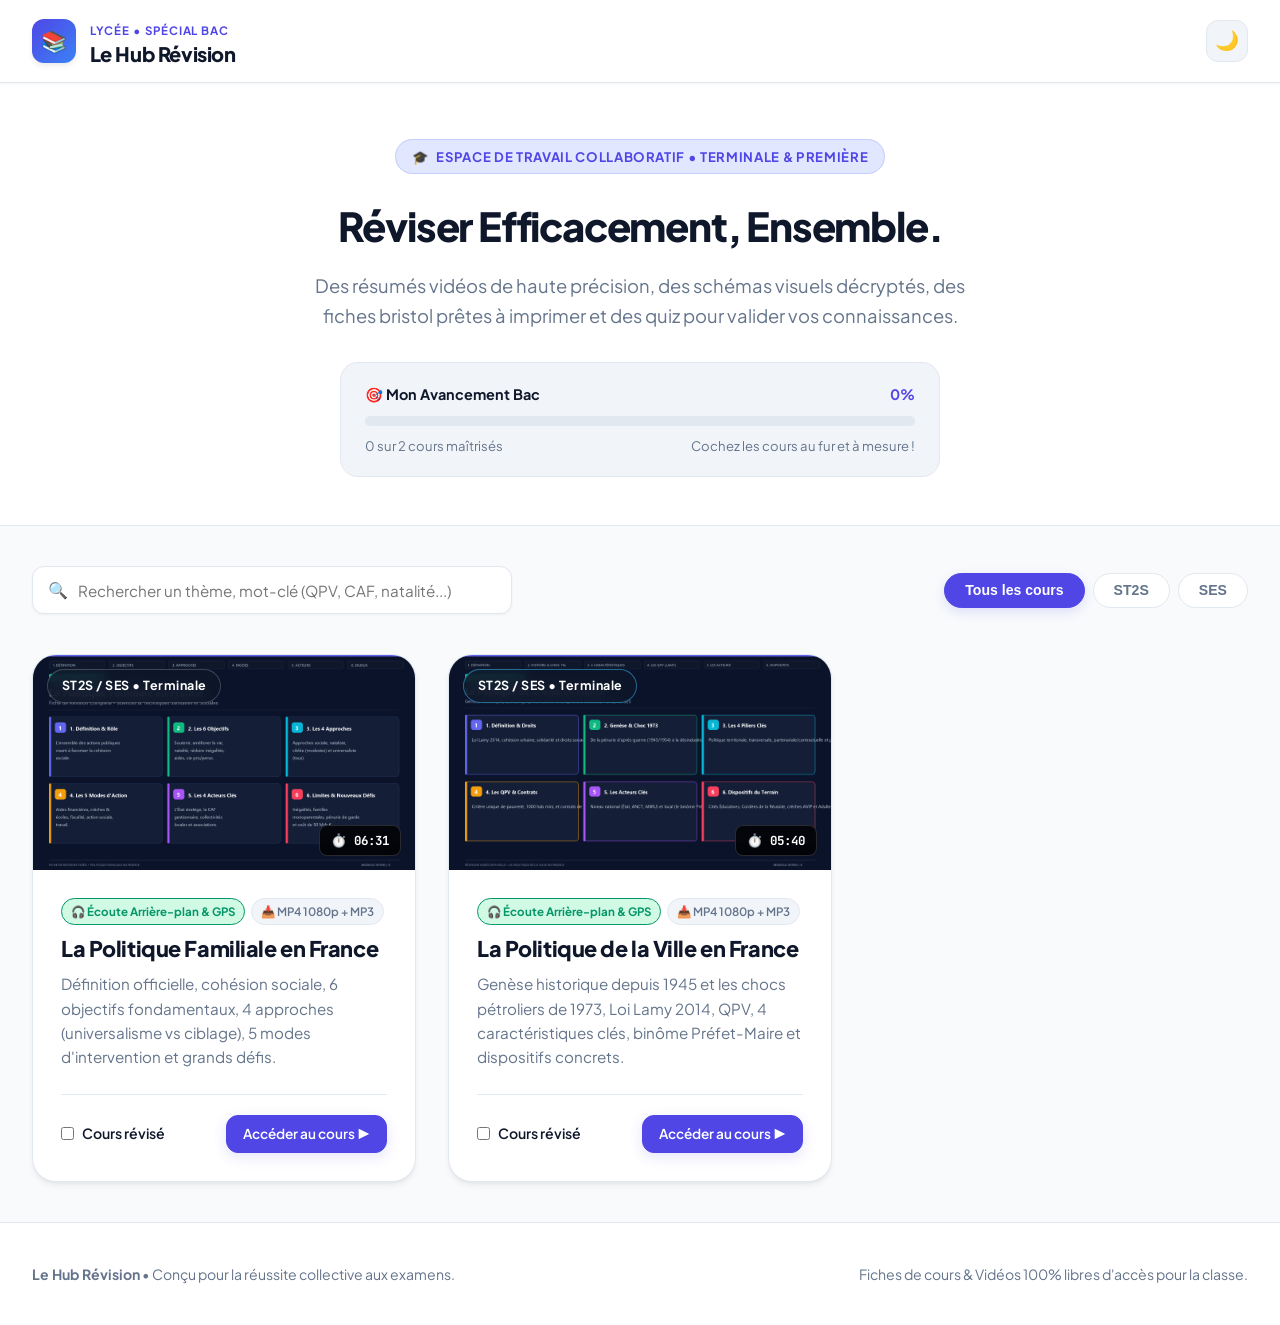
==== commit 921db310: "Design pro moderne, ecoute audio arriere-plan voiture et GPS, et telechargements MP4 et MP3" ====
--- a/index.html
+++ b/index.html
@@ -78,6 +78,10 @@
                 <span class="badge-duration-pill">⏱️ 06:31</span>
             </div>
             <div class="card-content">
+                <div style="display: flex; gap: 0.4rem; margin-bottom: 0.6rem; flex-wrap: wrap;">
+                    <span style="font-size: 0.72rem; background: var(--accent-emerald-bg); color: var(--accent-emerald); border: 1px solid var(--accent-emerald); padding: 0.2rem 0.55rem; border-radius: 999px; font-weight: 700;">🎧 Écoute Arrière-plan & GPS</span>
+                    <span style="font-size: 0.72rem; background: var(--bg-subtle); color: var(--text-muted); border: 1px solid var(--border-color); padding: 0.2rem 0.55rem; border-radius: 999px; font-weight: 600;">📥 MP4 1080p + MP3</span>
+                </div>
                 <h3>La Politique Familiale en France</h3>
                 <p>Définition officielle, cohésion sociale, 6 objectifs fondamentaux, 4 approches (universalisme vs ciblage), 5 modes d'intervention et grands défis.</p>
                 <div class="card-footer-academic">
@@ -100,6 +104,10 @@
                 <span class="badge-duration-pill">⏱️ 05:40</span>
             </div>
             <div class="card-content">
+                <div style="display: flex; gap: 0.4rem; margin-bottom: 0.6rem; flex-wrap: wrap;">
+                    <span style="font-size: 0.72rem; background: var(--accent-emerald-bg); color: var(--accent-emerald); border: 1px solid var(--accent-emerald); padding: 0.2rem 0.55rem; border-radius: 999px; font-weight: 700;">🎧 Écoute Arrière-plan & GPS</span>
+                    <span style="font-size: 0.72rem; background: var(--bg-subtle); color: var(--text-muted); border: 1px solid var(--border-color); padding: 0.2rem 0.55rem; border-radius: 999px; font-weight: 600;">📥 MP4 1080p + MP3</span>
+                </div>
                 <h3>La Politique de la Ville en France</h3>
                 <p>Genèse historique depuis 1945 et les chocs pétroliers de 1973, Loi Lamy 2014, QPV, 4 caractéristiques clés, binôme Préfet-Maire et dispositifs concrets.</p>
                 <div class="card-footer-academic">
--- a/assets/css/style.css
+++ b/assets/css/style.css
@@ -148,7 +148,8 @@
 .nav-controls {
     display: flex;
     align-items: center;
-    gap: 1rem;
+    gap: 0.8rem;
+    flex-wrap: wrap;
 }
 
 /* Theme Toggle Button */
@@ -204,6 +205,11 @@
 
 .btn-primary:hover {
     background: var(--primary-dark);
+}
+
+.btn-secondary {
+    background: var(--bg-surface);
+    border-color: var(--border-color);
 }
 
 /* Hero Académique */
@@ -467,13 +473,41 @@
     border-top: 1px solid var(--border-color);
 }
 
-.status-badge {
+/* Player Mode Switcher (Vidéo HD vs Audio Arrière-Plan) */
+.player-mode-wrap {
+    display: flex;
+    background: var(--bg-subtle);
+    border: 1px solid var(--border-color);
+    padding: 0.35rem;
+    border-radius: var(--radius-md);
+    gap: 0.4rem;
+    margin-bottom: 1.25rem;
+    width: fit-content;
+}
+
+.mode-tab-btn {
+    border: none;
+    background: transparent;
+    color: var(--text-muted);
+    font-weight: 700;
+    font-size: 0.88rem;
+    padding: 0.6rem 1.2rem;
+    border-radius: var(--radius-sm);
+    cursor: pointer;
     display: inline-flex;
     align-items: center;
-    gap: 0.4rem;
-    font-size: 0.82rem;
-    font-weight: 700;
-    color: var(--accent-emerald);
+    gap: 0.5rem;
+    transition: all 0.2s ease;
+}
+
+.mode-tab-btn:hover {
+    color: var(--text-main);
+}
+
+.mode-tab-btn.active {
+    background: var(--bg-surface);
+    color: var(--primary);
+    box-shadow: var(--shadow-sm);
 }
 
 /* Course Page Layout (Player & MOOC Sidebar) */
@@ -496,6 +530,7 @@
     box-shadow: var(--shadow-lg);
     aspect-ratio: 16 / 9;
     border: 1px solid var(--border-color);
+    position: relative;
 }
 
 .video-frame-academic video {
@@ -503,6 +538,56 @@
     height: 100%;
 }
 
+/* Audio Podcast Background Player Card */
+.audio-podcast-frame {
+    background: linear-gradient(135deg, var(--bg-surface) 0%, var(--bg-subtle) 100%);
+    border-radius: var(--radius-xl);
+    padding: 3rem 2rem;
+    text-align: center;
+    border: 1px solid var(--border-color);
+    box-shadow: var(--shadow-lg);
+    display: none;
+    flex-direction: column;
+    align-items: center;
+    justify-content: center;
+    min-height: 420px;
+    position: relative;
+}
+
+.audio-podcast-frame.active {
+    display: flex;
+}
+
+.podcast-cover-art {
+    width: 160px;
+    height: 160px;
+    border-radius: var(--radius-lg);
+    box-shadow: var(--shadow-lg);
+    margin-bottom: 1.5rem;
+    object-fit: cover;
+    border: 3px solid var(--border-color);
+}
+
+.podcast-tag-car {
+    background: var(--accent-emerald-bg);
+    color: var(--accent-emerald);
+    border: 1px solid var(--accent-emerald);
+    padding: 0.35rem 0.9rem;
+    border-radius: 999px;
+    font-size: 0.8rem;
+    font-weight: 700;
+    margin-bottom: 0.8rem;
+    display: inline-flex;
+    align-items: center;
+    gap: 0.4rem;
+}
+
+.audio-native-bar {
+    width: 100%;
+    max-width: 520px;
+    margin-top: 1.5rem;
+}
+
 .video-meta-bar {
     background: var(--bg-surface);
     border: 1px solid var(--border-color);
@@ -513,6 +598,8 @@
     justify-content: space-between;
     align-items: center;
     box-shadow: var(--shadow-sm);
+    flex-wrap: wrap;
+    gap: 1rem;
 }
 
 .course-sidebar-card {
@@ -657,7 +744,7 @@
         background: #ffffff !important;
         color: #000000 !important;
     }
-    .navbar, .video-container, .sidebar, .btn, .nav-controls, footer, .toolbar-wrap {
+    .navbar, .video-container, .sidebar, .btn, .nav-controls, footer, .toolbar-wrap, .player-mode-wrap, .video-frame-academic, .audio-podcast-frame, .video-meta-bar {
         display: none !important;
     }
     .bristol-sheet {
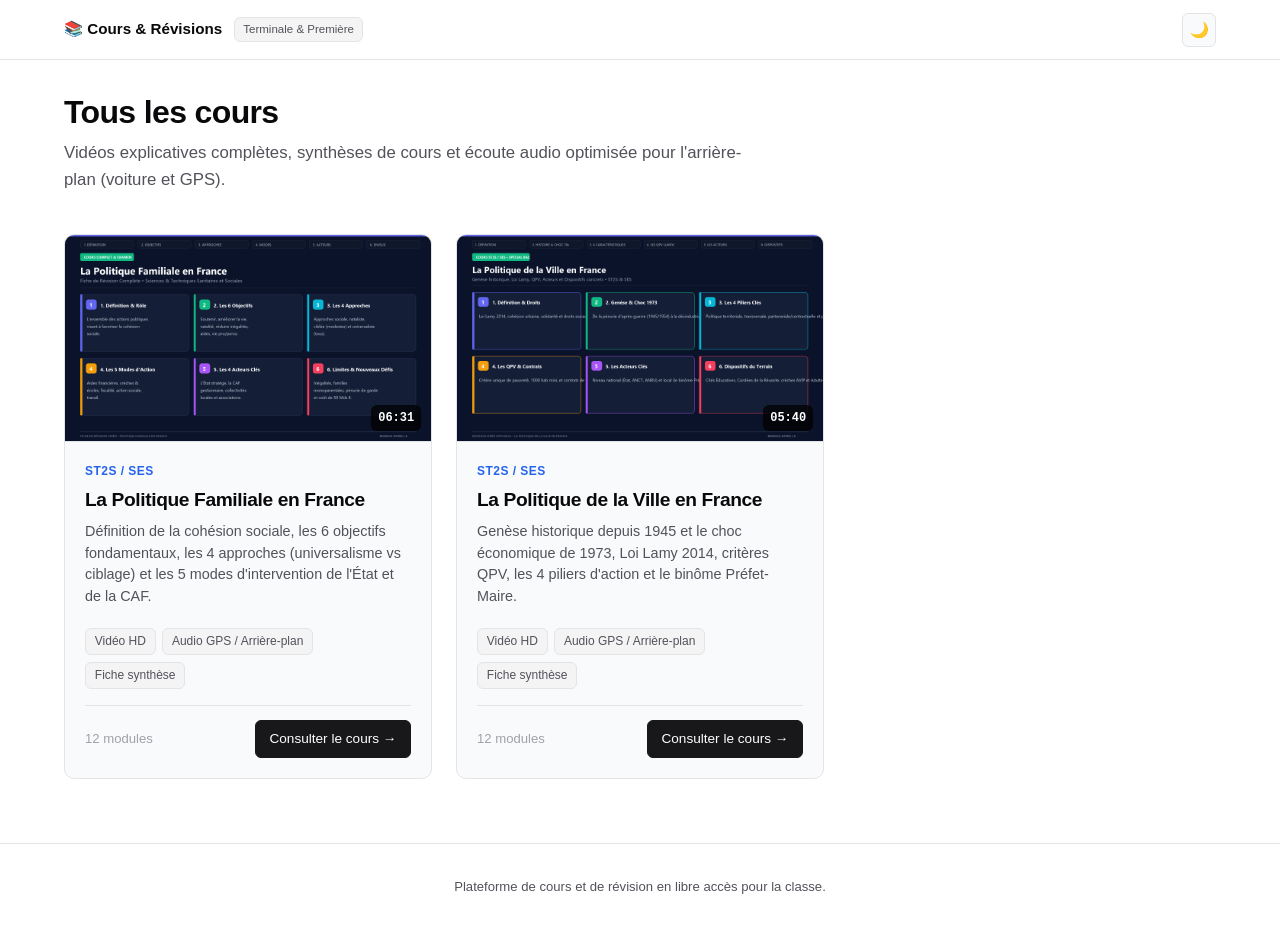
==== commit b973de0e: "Design epure et moderne : focus cours, suppression du superflu, retention audio GPS et telechargemen" ====
--- a/index.html
+++ b/index.html
@@ -3,171 +3,80 @@
 <head>
     <meta charset="UTF-8">
     <meta name="viewport" content="width=device-width, initial-scale=1.0">
-    <title>Le Hub Révision • Plateforme Académique pour le Bac</title>
-    <link href="https://fonts.googleapis.com/css2?family=Plus+Jakarta+Sans:wght@400;500;600;700;800&family=JetBrains+Mono:wght@500;700&display=swap" rel="stylesheet">
+    <title>Cours & Révisions</title>
     <link rel="stylesheet" href="assets/css/style.css">
 </head>
 <body>
 
-<!-- Navigation Bar -->
-<header class="navbar">
-    <div class="nav-container">
-        <a href="index.html" class="brand-wrap">
-            <div class="brand-logo">📚</div>
-            <div class="brand-text">
-                <span class="brand-tag">Lycée • Spécial Bac</span>
-                <h1>Le Hub Révision</h1>
-            </div>
+<header class="site-header">
+    <div class="header-inner">
+        <a href="index.html" class="logo-area">
+            <span>📚 Cours & Révisions</span>
+            <span class="logo-badge">Terminale & Première</span>
         </a>
-
-        <div class="nav-controls">
-            <button class="btn-theme-toggle" id="themeToggleBtn" onclick="toggleTheme()" title="Changer de thème">
-                🌙
-            </button>
+        <div class="header-actions">
+            <button class="btn-icon" id="themeToggleBtn" onclick="toggleTheme()" aria-label="Changer le thème">🌙</button>
         </div>
     </div>
 </header>
 
-<!-- Academic Hero Section -->
-<section class="hero-academic">
-    <div class="academic-badge">
-        <span>🎓</span> Espace de Travail Collaboratif • Terminale & Première
-    </div>
-    <h2>Réviser Efficacement, Ensemble.</h2>
-    <p>Des résumés vidéos de haute précision, des schémas visuels décryptés, des fiches bristol prêtes à imprimer et des quiz pour valider vos connaissances.</p>
-
-    <!-- Progress Tracker Widget -->
-    <div class="progress-widget-bar">
-        <div class="progress-header">
-            <span>🎯 Mon Avancement Bac</span>
-            <span id="progressPercent" style="color: var(--primary);">0%</span>
-        </div>
-        <div class="progress-track">
-            <div class="progress-fill" id="progressFill"></div>
-        </div>
-        <div style="display: flex; justify-content: space-between; align-items: center; margin-top: 0.6rem; font-size: 0.82rem; color: var(--text-muted);">
-            <span id="progressCount">0 sur 2 cours maîtrisés</span>
-            <span>Cochez les cours au fur et à mesure !</span>
-        </div>
-    </div>
-</section>
-
-<!-- Main Course Directory -->
-<main class="main-wrapper">
-    <div class="toolbar-wrap">
-        <div class="search-field">
-            <span class="search-icon-svg">🔍</span>
-            <input type="text" id="searchInput" placeholder="Rechercher un thème, mot-clé (QPV, CAF, natalité...)" oninput="filterCourses()">
-        </div>
-
-        <div class="filter-group">
-            <button class="filter-pill active" onclick="setFilter('all', this)">Tous les cours</button>
-            <button class="filter-pill" onclick="setFilter('ST2S', this)">ST2S</button>
-            <button class="filter-pill" onclick="setFilter('SES', this)">SES</button>
-        </div>
+<main class="container">
+    <div class="home-hero">
+        <h1>Tous les cours</h1>
+        <p>Vidéos explicatives complètes, synthèses de cours et écoute audio optimisée pour l'arrière-plan (voiture et GPS).</p>
     </div>
 
-    <!-- Courses Grid -->
-    <div class="courses-grid" id="courseGrid">
-
+    <div class="courses-grid">
         <!-- Cours 1 : Politique Familiale -->
-        <article class="course-academic-card" data-subject="ST2S / SES" data-title="La Politique Familiale en France" data-tags="politique familiale caf cohésion sociale sécurité sociale allocations st2s ses bac">
-            <div class="card-media">
-                <span class="badge-subject-pill">ST2S / SES • Terminale</span>
-                <img src="cours/politique-famille/slides/slide_01.png" alt="Miniature Politique Familiale">
-                <span class="badge-duration-pill">⏱️ 06:31</span>
+        <article class="course-card">
+            <div class="course-thumb-wrap">
+                <img src="cours/politique-famille/slides/slide_01.png" alt="Miniature cours Politique Familiale">
+                <span class="course-duration">06:31</span>
             </div>
-            <div class="card-content">
-                <div style="display: flex; gap: 0.4rem; margin-bottom: 0.6rem; flex-wrap: wrap;">
-                    <span style="font-size: 0.72rem; background: var(--accent-emerald-bg); color: var(--accent-emerald); border: 1px solid var(--accent-emerald); padding: 0.2rem 0.55rem; border-radius: 999px; font-weight: 700;">🎧 Écoute Arrière-plan & GPS</span>
-                    <span style="font-size: 0.72rem; background: var(--bg-subtle); color: var(--text-muted); border: 1px solid var(--border-color); padding: 0.2rem 0.55rem; border-radius: 999px; font-weight: 600;">📥 MP4 1080p + MP3</span>
+            <div class="course-card-body">
+                <span class="course-tag">ST2S / SES</span>
+                <h2>La Politique Familiale en France</h2>
+                <p>Définition de la cohésion sociale, les 6 objectifs fondamentaux, les 4 approches (universalisme vs ciblage) et les 5 modes d'intervention de l'État et de la CAF.</p>
+                <div class="course-features-pills">
+                    <span class="feature-pill">Vidéo HD</span>
+                    <span class="feature-pill">Audio GPS / Arrière-plan</span>
+                    <span class="feature-pill">Fiche synthèse</span>
                 </div>
-                <h3>La Politique Familiale en France</h3>
-                <p>Définition officielle, cohésion sociale, 6 objectifs fondamentaux, 4 approches (universalisme vs ciblage), 5 modes d'intervention et grands défis.</p>
-                <div class="card-footer-academic">
-                    <label style="display: flex; align-items: center; gap: 0.5rem; font-size: 0.88rem; cursor: pointer; font-weight: 600;">
-                        <input type="checkbox" id="chk-politique-famille" onchange="toggleCourseCompletion('politique-famille')">
-                        <span>Cours révisé</span>
-                    </label>
-                    <a href="cours/politique-famille/index.html" class="btn btn-primary" style="padding: 0.45rem 1rem; font-size: 0.85rem;">
-                        Accéder au cours ▶
-                    </a>
+                <div class="course-card-footer">
+                    <span style="font-size: 0.82rem; color: var(--text-tertiary);">12 modules</span>
+                    <a href="cours/politique-famille/index.html" class="btn btn-primary">Consulter le cours →</a>
                 </div>
             </div>
         </article>
 
         <!-- Cours 2 : Politique de la Ville -->
-        <article class="course-academic-card" data-subject="ST2S / SES" data-title="La Politique de la Ville en France" data-tags="politique de la ville qpv loi lamy anru anct minguettes st2s ses bac abbé pierre cités éducatives">
-            <div class="card-media">
-                <span class="badge-subject-pill" style="border-color: rgba(56, 189, 248, 0.5);">ST2S / SES • Terminale</span>
-                <img src="cours/politique-ville/slides/slide_01.png" alt="Miniature Politique de la Ville">
-                <span class="badge-duration-pill">⏱️ 05:40</span>
+        <article class="course-card">
+            <div class="course-thumb-wrap">
+                <img src="cours/politique-ville/slides/slide_01.png" alt="Miniature cours Politique de la Ville">
+                <span class="course-duration">05:40</span>
             </div>
-            <div class="card-content">
-                <div style="display: flex; gap: 0.4rem; margin-bottom: 0.6rem; flex-wrap: wrap;">
-                    <span style="font-size: 0.72rem; background: var(--accent-emerald-bg); color: var(--accent-emerald); border: 1px solid var(--accent-emerald); padding: 0.2rem 0.55rem; border-radius: 999px; font-weight: 700;">🎧 Écoute Arrière-plan & GPS</span>
-                    <span style="font-size: 0.72rem; background: var(--bg-subtle); color: var(--text-muted); border: 1px solid var(--border-color); padding: 0.2rem 0.55rem; border-radius: 999px; font-weight: 600;">📥 MP4 1080p + MP3</span>
+            <div class="course-card-body">
+                <span class="course-tag">ST2S / SES</span>
+                <h2>La Politique de la Ville en France</h2>
+                <p>Genèse historique depuis 1945 et le choc économique de 1973, Loi Lamy 2014, critères QPV, les 4 piliers d'action et le binôme Préfet-Maire.</p>
+                <div class="course-features-pills">
+                    <span class="feature-pill">Vidéo HD</span>
+                    <span class="feature-pill">Audio GPS / Arrière-plan</span>
+                    <span class="feature-pill">Fiche synthèse</span>
                 </div>
-                <h3>La Politique de la Ville en France</h3>
-                <p>Genèse historique depuis 1945 et les chocs pétroliers de 1973, Loi Lamy 2014, QPV, 4 caractéristiques clés, binôme Préfet-Maire et dispositifs concrets.</p>
-                <div class="card-footer-academic">
-                    <label style="display: flex; align-items: center; gap: 0.5rem; font-size: 0.88rem; cursor: pointer; font-weight: 600;">
-                        <input type="checkbox" id="chk-politique-ville" onchange="toggleCourseCompletion('politique-ville')">
-                        <span>Cours révisé</span>
-                    </label>
-                    <a href="cours/politique-ville/index.html" class="btn btn-primary" style="padding: 0.45rem 1rem; font-size: 0.85rem;">
-                        Accéder au cours ▶
-                    </a>
+                <div class="course-card-footer">
+                    <span style="font-size: 0.82rem; color: var(--text-tertiary);">12 modules</span>
+                    <a href="cours/politique-ville/index.html" class="btn btn-primary">Consulter le cours →</a>
                 </div>
             </div>
         </article>
-
     </div>
 </main>
 
-<!-- Footer Académique -->
-<footer style="background: var(--bg-surface); border-top: 1px solid var(--border-color); padding: 2.5rem 2rem; text-align: center; margin-top: auto;">
-    <div style="max-width: 1320px; margin: 0 auto; display: flex; justify-content: space-between; align-items: center; flex-wrap: wrap; gap: 1rem; font-size: 0.88rem; color: var(--text-muted);">
-        <div>
-            <strong>Le Hub Révision</strong> • Conçu pour la réussite collective aux examens.
-        </div>
-        <div>
-            Fiches de cours & Vidéos 100% libres d'accès pour la classe.
-        </div>
-    </div>
+<footer class="site-footer">
+    <p>Plateforme de cours et de révision en libre accès pour la classe.</p>
 </footer>
 
 <script src="assets/js/app.js"></script>
-<script>
-    let currentCategory = 'all';
-
-    function setFilter(cat, btn) {
-        currentCategory = cat;
-        document.querySelectorAll('.filter-pill').forEach(b => b.classList.remove('active'));
-        btn.classList.add('active');
-        filterCourses();
-    }
-
-    function filterCourses() {
-        const query = document.getElementById('searchInput').value.toLowerCase().trim();
-        const cards = document.querySelectorAll('.course-academic-card');
-        
-        cards.forEach(card => {
-            const subject = card.getAttribute('data-subject') || '';
-            const title = (card.getAttribute('data-title') || '').toLowerCase();
-            const tags = (card.getAttribute('data-tags') || '').toLowerCase();
-            
-            const matchesCat = (currentCategory === 'all') || subject.includes(currentCategory);
-            const matchesQuery = !query || title.includes(query) || tags.includes(query);
-            
-            if (matchesCat && matchesQuery) {
-                card.style.display = 'flex';
-            } else {
-                card.style.display = 'none';
-            }
-        });
-    }
-</script>
-
 </body>
 </html>
--- a/assets/css/style.css
+++ b/assets/css/style.css
@@ -1,765 +1,737 @@
 /* ==========================================================================
-   LE HUB RÉVISION - STUDIO DESIGN SYSTEM (LIGHT & DARK THEME)
-   Style Éducatif Moderne, Pro & Premium
+   MODERN MINIMALIST COURSE & REVISION DESIGN SYSTEM
+   Épuré, sobre, lisible et moderne (Dark / Light)
    ========================================================================== */
 
 :root {
-    /* Mode Clair (Par défaut) */
-    --bg-page: #f8fafc;
-    --bg-surface: #ffffff;
-    --bg-subtle: #f1f5f9;
-    --bg-card-hover: #f8fafc;
-    --border-color: #e2e8f0;
-    --border-focus: #6366f1;
-    
-    --text-main: #0f172a;
-    --text-muted: #64748b;
-    --text-light: #94a3b8;
-    
-    --primary: #4f46e5;
-    --primary-light: #e0e7ff;
-    --primary-dark: #3730a3;
-    --primary-glow: rgba(79, 70, 229, 0.15);
-    
-    --accent-emerald: #059669;
-    --accent-emerald-bg: #d1fae5;
-    --accent-amber: #d97706;
-    --accent-amber-bg: #fef3c7;
-    --accent-cyan: #0284c7;
-    --accent-cyan-bg: #e0f2fe;
-    --accent-rose: #e11d48;
-    --accent-rose-bg: #ffe4e6;
-    
-    --shadow-sm: 0 1px 3px rgba(0,0,0,0.05);
-    --shadow-md: 0 4px 6px -1px rgba(0,0,0,0.07), 0 2px 4px -2px rgba(0,0,0,0.05);
-    --shadow-lg: 0 12px 24px -4px rgba(0,0,0,0.08), 0 4px 6px -2px rgba(0,0,0,0.03);
-    
-    --radius-sm: 8px;
-    --radius-md: 12px;
-    --radius-lg: 18px;
-    --radius-xl: 24px;
+    /* Light Theme (Clean Minimalist) */
+    --bg-body: #ffffff;
+    --bg-surface: #f9fafb;
+    --bg-surface-hover: #f3f4f6;
+    --bg-subtle: #f4f4f5;
+    --border: #e4e4e7;
+    --border-hover: #d4d4d8;
+
+    --text-primary: #09090b;
+    --text-secondary: #52525b;
+    --text-tertiary: #a1a1aa;
+
+    --accent: #18181b;
+    --accent-contrast: #ffffff;
+    --brand-blue: #2563eb;
+    --brand-blue-bg: #eff6ff;
+
+    --success: #16a34a;
+    --success-bg: #f0fdf4;
+    --danger: #dc2626;
+    --danger-bg: #fef2f2;
+
+    --radius-sm: 6px;
+    --radius-md: 10px;
+    --radius-lg: 14px;
+    --radius-full: 9999px;
+
+    --font-sans: -apple-system, BlinkMacSystemFont, "Segoe UI", Roboto, "Helvetica Neue", Arial, sans-serif;
+    --font-mono: ui-monospace, SFMono-Regular, Menlo, Monaco, Consolas, monospace;
+
+    --header-height: 60px;
 }
 
 [data-theme="dark"] {
-    --bg-page: #090d16;
-    --bg-surface: #111827;
-    --bg-subtle: #1f2937;
-    --bg-card-hover: #172033;
-    --border-color: #27354a;
-    --border-focus: #818cf8;
-    
-    --text-main: #f8fafc;
-    --text-muted: #94a3b8;
-    --text-light: #64748b;
-    
-    --primary: #6366f1;
-    --primary-light: rgba(99, 102, 241, 0.2);
-    --primary-dark: #4f46e5;
-    --primary-glow: rgba(99, 102, 241, 0.3);
-    
-    --accent-emerald: #10b981;
-    --accent-emerald-bg: rgba(16, 185, 129, 0.15);
-    --accent-amber: #f59e0b;
-    --accent-amber-bg: rgba(245, 158, 11, 0.15);
-    --accent-cyan: #38bdf8;
-    --accent-cyan-bg: rgba(56, 189, 248, 0.15);
-    --accent-rose: #fb7185;
-    --accent-rose-bg: rgba(251, 113, 133, 0.15);
-    
-    --shadow-sm: 0 1px 3px rgba(0,0,0,0.3);
-    --shadow-md: 0 4px 12px rgba(0,0,0,0.35);
-    --shadow-lg: 0 16px 32px rgba(0,0,0,0.45);
-}
-
-/* Base Reset & Fonts */
-* {
+    /* Dark Theme (Minimal Deep Gray) */
+    --bg-body: #09090b;
+    --bg-surface: #121215;
+    --bg-surface-hover: #1c1c20;
+    --bg-subtle: #18181b;
+    --border: #27272a;
+    --border-hover: #3f3f46;
+
+    --text-primary: #f4f4f5;
+    --text-secondary: #a1a1aa;
+    --text-tertiary: #71717a;
+
+    --accent: #f4f4f5;
+    --accent-contrast: #09090b;
+    --brand-blue: #3b82f6;
+    --brand-blue-bg: rgba(59, 130, 246, 0.12);
+
+    --success: #22c55e;
+    --success-bg: rgba(34, 197, 94, 0.12);
+    --danger: #ef4444;
+    --danger-bg: rgba(239, 68, 68, 0.12);
+}
+
+/* Base Reset */
+*, *::before, *::after {
     box-sizing: border-box;
     margin: 0;
     padding: 0;
-    transition: background-color 0.25s ease, border-color 0.25s ease, color 0.15s ease;
+}
+
+html {
+    scroll-behavior: smooth;
+    -webkit-font-smoothing: antialiased;
+    -moz-osx-font-smoothing: grayscale;
 }
 
 body {
-    font-family: 'Plus Jakarta Sans', -apple-system, BlinkMacSystemFont, sans-serif;
-    background-color: var(--bg-page);
-    color: var(--text-main);
+    font-family: var(--font-sans);
+    background-color: var(--bg-body);
+    color: var(--text-primary);
     line-height: 1.6;
     min-height: 100vh;
     display: flex;
     flex-direction: column;
 }
 
-/* Navigation Universitaire / Académie */
-.navbar {
-    background: var(--bg-surface);
-    border-bottom: 1px solid var(--border-color);
+/* Typography Defaults */
+h1, h2, h3, h4 {
+    color: var(--text-primary);
+    font-weight: 600;
+    letter-spacing: -0.02em;
+    line-height: 1.25;
+}
+
+p {
+    color: var(--text-secondary);
+}
+
+a {
+    color: inherit;
+    text-decoration: none;
+}
+
+/* Header & Navigation */
+.site-header {
+    height: var(--header-height);
     position: sticky;
     top: 0;
-    z-index: 100;
-    box-shadow: var(--shadow-sm);
-}
-
-.nav-container {
-    max-width: 1320px;
+    z-index: 50;
+    background: rgba(255, 255, 255, 0.88);
+    backdrop-filter: blur(12px);
+    -webkit-backdrop-filter: blur(12px);
+    border-bottom: 1px solid var(--border);
+}
+
+[data-theme="dark"] .site-header {
+    background: rgba(9, 9, 11, 0.88);
+}
+
+.header-inner {
+    max-width: 1200px;
+    height: 100%;
     margin: 0 auto;
-    padding: 1rem 2rem;
-    display: flex;
+    padding: 0 1.5rem;
+    display: flex;
+    align-items: center;
     justify-content: space-between;
-    align-items: center;
-    gap: 1.5rem;
-}
-
-.brand-wrap {
-    display: flex;
-    align-items: center;
-    gap: 0.85rem;
-    text-decoration: none;
-    color: inherit;
-}
-
-.brand-logo {
-    width: 44px;
-    height: 44px;
-    background: linear-gradient(135deg, var(--primary) 0%, #3b82f6 100%);
-    color: white;
-    border-radius: var(--radius-md);
-    display: flex;
-    align-items: center;
-    justify-content: center;
-    font-size: 1.3rem;
-    box-shadow: var(--shadow-md);
-}
-
-.brand-text h1 {
-    font-size: 1.25rem;
-    font-weight: 800;
-    letter-spacing: -0.02em;
-    line-height: 1.2;
-}
-
-.brand-tag {
+    gap: 1rem;
+}
+
+.logo-area {
+    display: flex;
+    align-items: center;
+    gap: 0.75rem;
+    font-size: 0.95rem;
+    font-weight: 600;
+    color: var(--text-primary);
+}
+
+.logo-badge {
     font-size: 0.72rem;
-    font-weight: 700;
-    text-transform: uppercase;
-    letter-spacing: 0.08em;
-    color: var(--primary);
-}
-
-.nav-controls {
-    display: flex;
-    align-items: center;
-    gap: 0.8rem;
+    font-weight: 500;
+    padding: 0.15rem 0.5rem;
+    border-radius: var(--radius-sm);
+    background: var(--bg-subtle);
+    color: var(--text-secondary);
+    border: 1px solid var(--border);
+}
+
+.header-actions {
+    display: flex;
+    align-items: center;
+    gap: 0.5rem;
     flex-wrap: wrap;
-}
-
-/* Theme Toggle Button */
-.btn-theme-toggle {
-    background: var(--bg-subtle);
-    border: 1px solid var(--border-color);
-    color: var(--text-main);
-    width: 42px;
-    height: 42px;
-    border-radius: var(--radius-md);
-    cursor: pointer;
-    display: flex;
-    align-items: center;
-    justify-content: center;
-    font-size: 1.2rem;
-}
-
-.btn-theme-toggle:hover {
-    border-color: var(--border-focus);
-    background: var(--bg-card-hover);
-    transform: translateY(-1px);
 }
 
 /* Buttons */
 .btn {
-    background: var(--bg-subtle);
-    border: 1px solid var(--border-color);
-    color: var(--text-main);
-    padding: 0.65rem 1.25rem;
-    border-radius: var(--radius-md);
-    font-size: 0.92rem;
-    font-weight: 600;
+    display: inline-flex;
+    align-items: center;
+    justify-content: center;
+    gap: 0.4rem;
+    padding: 0.45rem 0.85rem;
+    font-size: 0.85rem;
+    font-weight: 500;
+    border-radius: var(--radius-sm);
+    border: 1px solid var(--border);
+    background: var(--bg-surface);
+    color: var(--text-primary);
     cursor: pointer;
-    text-decoration: none;
+    transition: background-color 0.15s ease, border-color 0.15s ease;
+}
+
+.btn:hover {
+    background: var(--bg-surface-hover);
+    border-color: var(--border-hover);
+}
+
+.btn-primary {
+    background: var(--accent);
+    color: var(--accent-contrast);
+    border-color: var(--accent);
+}
+
+.btn-primary:hover {
+    opacity: 0.92;
+}
+
+.btn-icon {
+    width: 34px;
+    height: 34px;
+    padding: 0;
     display: inline-flex;
     align-items: center;
-    gap: 0.5rem;
-    box-shadow: var(--shadow-sm);
-}
-
-.btn:hover {
-    border-color: var(--primary);
-    background: var(--bg-card-hover);
-    transform: translateY(-1px);
-}
-
-.btn-primary {
-    background: var(--primary);
-    color: #ffffff !important;
-    border-color: var(--primary);
-    box-shadow: 0 4px 14px var(--primary-glow);
-}
-
-.btn-primary:hover {
-    background: var(--primary-dark);
-}
-
-.btn-secondary {
+    justify-content: center;
+    border-radius: var(--radius-sm);
+    border: 1px solid var(--border);
     background: var(--bg-surface);
-    border-color: var(--border-color);
-}
-
-/* Hero Académique */
-.hero-academic {
-    background: var(--bg-surface);
-    border-bottom: 1px solid var(--border-color);
-    padding: 3.5rem 2rem 3rem;
-    text-align: center;
-}
-
-.academic-badge {
-    display: inline-flex;
-    align-items: center;
-    gap: 0.5rem;
-    background: var(--primary-light);
-    color: var(--primary);
-    padding: 0.4rem 1rem;
-    border-radius: 999px;
-    font-size: 0.82rem;
-    font-weight: 700;
-    text-transform: uppercase;
-    letter-spacing: 0.05em;
-    margin-bottom: 1.25rem;
-    border: 1px solid rgba(99, 102, 241, 0.2);
-}
-
-.hero-academic h2 {
-    font-size: 2.5rem;
-    font-weight: 800;
-    letter-spacing: -0.03em;
-    margin-bottom: 0.8rem;
-    color: var(--text-main);
-}
-
-.hero-academic p {
-    font-size: 1.15rem;
-    color: var(--text-muted);
-    max-width: 680px;
-    margin: 0 auto 2rem;
-}
-
-/* Progress Tracker Widget */
-.progress-widget-bar {
-    max-width: 600px;
-    margin: 0 auto;
-    background: var(--bg-subtle);
-    border: 1px solid var(--border-color);
-    border-radius: var(--radius-lg);
-    padding: 1.25rem 1.5rem;
-    text-align: left;
-}
-
-.progress-header {
-    display: flex;
-    justify-content: space-between;
-    align-items: center;
-    font-size: 0.9rem;
-    font-weight: 700;
-    margin-bottom: 0.6rem;
-}
-
-.progress-track {
-    width: 100%;
-    height: 10px;
-    background: var(--border-color);
-    border-radius: 999px;
-    overflow: hidden;
-}
-
-.progress-fill {
-    height: 100%;
-    background: linear-gradient(90deg, var(--primary) 0%, #38bdf8 100%);
-    border-radius: 999px;
-    width: 0%;
-    transition: width 0.4s ease;
-}
-
-/* Main Layout */
-.main-wrapper {
-    flex: 1;
-    max-width: 1320px;
+    cursor: pointer;
+    font-size: 0.95rem;
+    color: var(--text-primary);
+}
+
+.btn-icon:hover {
+    background: var(--bg-surface-hover);
+}
+
+/* Main Container */
+.container {
+    max-width: 1200px;
     width: 100%;
     margin: 0 auto;
-    padding: 2.5rem 2rem;
-}
-
-/* Toolbar & Filters */
-.toolbar-wrap {
-    display: flex;
-    justify-content: space-between;
-    align-items: center;
-    flex-wrap: wrap;
-    gap: 1.25rem;
+    padding: 2rem 1.5rem 4rem;
+}
+
+/* Hero Section (Simple & Direct) */
+.home-hero {
     margin-bottom: 2.5rem;
 }
 
-.search-field {
-    position: relative;
-    flex: 1;
-    max-width: 480px;
-    min-width: 280px;
-}
-
-.search-field input {
-    width: 100%;
-    background: var(--bg-surface);
-    border: 1px solid var(--border-color);
-    color: var(--text-main);
-    padding: 0.85rem 1rem 0.85rem 2.8rem;
-    border-radius: var(--radius-md);
-    font-size: 0.95rem;
-    font-family: inherit;
-    box-shadow: var(--shadow-sm);
-}
-
-.search-field input:focus {
-    outline: none;
-    border-color: var(--border-focus);
-    box-shadow: 0 0 0 3px var(--primary-glow);
-}
-
-.search-icon-svg {
-    position: absolute;
-    left: 1rem;
-    top: 50%;
-    transform: translateY(-50%);
-    color: var(--text-muted);
-    pointer-events: none;
-}
-
-.filter-group {
-    display: flex;
-    gap: 0.5rem;
-    flex-wrap: wrap;
-}
-
-.filter-pill {
-    background: var(--bg-surface);
-    border: 1px solid var(--border-color);
-    color: var(--text-muted);
-    padding: 0.55rem 1.25rem;
-    border-radius: 999px;
-    font-size: 0.88rem;
-    font-weight: 600;
-    cursor: pointer;
-}
-
-.filter-pill:hover {
-    color: var(--text-main);
-    border-color: var(--text-muted);
-}
-
-.filter-pill.active {
-    background: var(--primary);
-    border-color: var(--primary);
-    color: white;
-    box-shadow: 0 4px 12px var(--primary-glow);
-}
-
-/* Academic Course Grid */
+.home-hero h1 {
+    font-size: 2rem;
+    font-weight: 700;
+    margin-bottom: 0.5rem;
+}
+
+.home-hero p {
+    font-size: 1.05rem;
+    color: var(--text-secondary);
+    max-width: 680px;
+}
+
+/* Course Listing Grid */
 .courses-grid {
     display: grid;
-    grid-template-columns: repeat(auto-fill, minmax(380px, 1fr));
-    gap: 2rem;
-}
-
-.course-academic-card {
+    grid-template-columns: repeat(auto-fill, minmax(360px, 1fr));
+    gap: 1.5rem;
+}
+
+.course-card {
     background: var(--bg-surface);
-    border: 1px solid var(--border-color);
-    border-radius: var(--radius-xl);
+    border: 1px solid var(--border);
+    border-radius: var(--radius-md);
     overflow: hidden;
     display: flex;
     flex-direction: column;
-    box-shadow: var(--shadow-md);
-    text-decoration: none;
-    color: inherit;
-    position: relative;
-}
-
-.course-academic-card:hover {
-    transform: translateY(-6px);
-    box-shadow: var(--shadow-lg);
-    border-color: var(--border-focus);
-}
-
-.card-media {
+    transition: transform 0.15s ease, border-color 0.15s ease;
+}
+
+.course-card:hover {
+    border-color: var(--border-hover);
+    transform: translateY(-2px);
+}
+
+.course-thumb-wrap {
     position: relative;
     aspect-ratio: 16 / 9;
-    background: #0b132b;
-    overflow: hidden;
-}
-
-.card-media img {
+    background: var(--bg-subtle);
+    border-bottom: 1px solid var(--border);
+}
+
+.course-thumb-wrap img {
     width: 100%;
     height: 100%;
     object-fit: cover;
-    transition: transform 0.4s ease;
-}
-
-.course-academic-card:hover .card-media img {
-    transform: scale(1.04);
-}
-
-.badge-subject-pill {
+    display: block;
+}
+
+.course-duration {
     position: absolute;
-    top: 14px;
-    left: 14px;
-    background: rgba(15, 23, 42, 0.85);
-    backdrop-filter: blur(8px);
-    color: white;
-    font-size: 0.78rem;
-    font-weight: 700;
-    padding: 0.35rem 0.85rem;
-    border-radius: 999px;
-    letter-spacing: 0.04em;
-    border: 1px solid rgba(255, 255, 255, 0.2);
-}
-
-.badge-duration-pill {
-    position: absolute;
-    bottom: 14px;
-    right: 14px;
-    background: rgba(0, 0, 0, 0.8);
-    backdrop-filter: blur(8px);
-    color: white;
-    font-size: 0.78rem;
-    font-family: 'JetBrains Mono', monospace;
-    font-weight: 700;
-    padding: 0.3rem 0.7rem;
-    border-radius: var(--radius-sm);
-    border: 1px solid rgba(255, 255, 255, 0.15);
-}
-
-.card-content {
-    padding: 1.75rem;
+    bottom: 0.6rem;
+    right: 0.6rem;
+    background: rgba(0, 0, 0, 0.75);
+    color: #ffffff;
+    font-size: 0.75rem;
+    font-weight: 600;
+    padding: 0.2rem 0.45rem;
+    border-radius: var(--radius-sm);
+    font-family: var(--font-mono);
+}
+
+.course-card-body {
+    padding: 1.25rem;
     display: flex;
     flex-direction: column;
     flex: 1;
 }
 
-.card-content h3 {
-    font-size: 1.35rem;
-    font-weight: 800;
-    letter-spacing: -0.02em;
-    margin-bottom: 0.6rem;
-    line-height: 1.3;
-}
-
-.card-content p {
-    font-size: 0.95rem;
-    color: var(--text-muted);
+.course-tag {
+    font-size: 0.75rem;
+    font-weight: 600;
+    color: var(--brand-blue);
+    text-transform: uppercase;
+    letter-spacing: 0.04em;
+    margin-bottom: 0.4rem;
+}
+
+.course-card-body h2 {
+    font-size: 1.2rem;
+    font-weight: 600;
+    margin-bottom: 0.5rem;
+    line-height: 1.35;
+}
+
+.course-card-body p {
+    font-size: 0.9rem;
+    line-height: 1.5;
+    margin-bottom: 1.25rem;
+    flex: 1;
+}
+
+.course-features-pills {
+    display: flex;
+    gap: 0.4rem;
+    flex-wrap: wrap;
+    margin-bottom: 1rem;
+}
+
+.feature-pill {
+    font-size: 0.75rem;
+    background: var(--bg-subtle);
+    color: var(--text-secondary);
+    border: 1px solid var(--border);
+    padding: 0.2rem 0.55rem;
+    border-radius: var(--radius-sm);
+}
+
+.course-card-footer {
+    display: flex;
+    align-items: center;
+    justify-content: space-between;
+    padding-top: 0.85rem;
+    border-top: 1px solid var(--border);
+}
+
+/* COURSE DETAIL PAGE LAYOUT */
+.course-detail-header {
     margin-bottom: 1.5rem;
-    flex: 1;
-}
-
-.card-footer-academic {
-    display: flex;
-    align-items: center;
-    justify-content: space-between;
-    padding-top: 1.25rem;
-    border-top: 1px solid var(--border-color);
-}
-
-/* Player Mode Switcher (Vidéo HD vs Audio Arrière-Plan) */
-.player-mode-wrap {
-    display: flex;
+}
+
+.breadcrumb-back {
+    display: inline-flex;
+    align-items: center;
+    gap: 0.35rem;
+    font-size: 0.85rem;
+    color: var(--text-secondary);
+    margin-bottom: 0.75rem;
+    font-weight: 500;
+}
+
+.breadcrumb-back:hover {
+    color: var(--text-primary);
+}
+
+.course-title-wrap h1 {
+    font-size: 2rem;
+    font-weight: 700;
+    margin-bottom: 0.35rem;
+}
+
+.course-subtitle {
+    font-size: 1rem;
+    color: var(--text-secondary);
+}
+
+/* Media Mode Switcher (Ultra-Clean Segmented Control) */
+.media-switcher {
+    display: inline-flex;
     background: var(--bg-subtle);
-    border: 1px solid var(--border-color);
-    padding: 0.35rem;
-    border-radius: var(--radius-md);
-    gap: 0.4rem;
-    margin-bottom: 1.25rem;
-    width: fit-content;
-}
-
-.mode-tab-btn {
+    border: 1px solid var(--border);
+    border-radius: var(--radius-sm);
+    padding: 3px;
+    gap: 3px;
+    margin-bottom: 1rem;
+}
+
+.switcher-btn {
     border: none;
     background: transparent;
-    color: var(--text-muted);
-    font-weight: 700;
+    color: var(--text-secondary);
+    font-family: var(--font-sans);
+    font-size: 0.85rem;
+    font-weight: 500;
+    padding: 0.45rem 1rem;
+    border-radius: var(--radius-sm);
+    cursor: pointer;
+    transition: all 0.15s ease;
+    display: inline-flex;
+    align-items: center;
+    gap: 0.4rem;
+}
+
+.switcher-btn.active {
+    background: var(--bg-body);
+    color: var(--text-primary);
+    box-shadow: 0 1px 2px rgba(0,0,0,0.06);
+    font-weight: 600;
+}
+
+/* Video Player Frame */
+.video-container {
+    width: 100%;
+    aspect-ratio: 16 / 9;
+    background: #000000;
+    border-radius: var(--radius-md);
+    overflow: hidden;
+    border: 1px solid var(--border);
+}
+
+.video-container video {
+    width: 100%;
+    height: 100%;
+    display: block;
+}
+
+/* Audio Player Frame (Background Friendly) */
+.audio-podcast-box {
+    background: var(--bg-surface);
+    border: 1px solid var(--border);
+    border-radius: var(--radius-md);
+    padding: 2.5rem 2rem;
+    display: none;
+    flex-direction: column;
+    align-items: center;
+    text-align: center;
+    min-height: 380px;
+    justify-content: center;
+}
+
+.audio-podcast-box.active {
+    display: flex;
+}
+
+.podcast-art {
+    width: 130px;
+    height: 130px;
+    border-radius: var(--radius-md);
+    object-fit: cover;
+    border: 1px solid var(--border);
+    margin-bottom: 1.25rem;
+}
+
+.podcast-info-pill {
+    display: inline-flex;
+    align-items: center;
+    gap: 0.35rem;
+    font-size: 0.78rem;
+    font-weight: 500;
+    color: var(--success);
+    background: var(--success-bg);
+    padding: 0.25rem 0.75rem;
+    border-radius: var(--radius-full);
+    margin-bottom: 0.75rem;
+}
+
+.audio-podcast-box h3 {
+    font-size: 1.25rem;
+    margin-bottom: 0.35rem;
+}
+
+.audio-podcast-box p {
     font-size: 0.88rem;
-    padding: 0.6rem 1.2rem;
-    border-radius: var(--radius-sm);
-    cursor: pointer;
-    display: inline-flex;
-    align-items: center;
-    gap: 0.5rem;
-    transition: all 0.2s ease;
-}
-
-.mode-tab-btn:hover {
-    color: var(--text-main);
-}
-
-.mode-tab-btn.active {
-    background: var(--bg-surface);
-    color: var(--primary);
-    box-shadow: var(--shadow-sm);
-}
-
-/* Course Page Layout (Player & MOOC Sidebar) */
-.course-layout {
+    color: var(--text-secondary);
+    max-width: 440px;
+    margin-bottom: 1.25rem;
+}
+
+.audio-player-native {
+    width: 100%;
+    max-width: 460px;
+}
+
+/* Two-column Course Layout */
+.course-columns {
     display: grid;
-    grid-template-columns: 1fr 400px;
-    gap: 2.5rem;
-}
-
-@media (max-width: 1080px) {
-    .course-layout {
+    grid-template-columns: 1fr 340px;
+    gap: 2rem;
+    margin-top: 1.5rem;
+    align-items: start;
+}
+
+@media (max-width: 900px) {
+    .course-columns {
         grid-template-columns: 1fr;
     }
 }
 
-.video-frame-academic {
-    background: #000;
-    border-radius: var(--radius-xl);
+/* Chapters Sidebar */
+.chapters-panel {
+    background: var(--bg-surface);
+    border: 1px solid var(--border);
+    border-radius: var(--radius-md);
     overflow: hidden;
-    box-shadow: var(--shadow-lg);
-    aspect-ratio: 16 / 9;
-    border: 1px solid var(--border-color);
-    position: relative;
-}
-
-.video-frame-academic video {
-    width: 100%;
-    height: 100%;
-}
-
-/* Audio Podcast Background Player Card */
-.audio-podcast-frame {
-    background: linear-gradient(135deg, var(--bg-surface) 0%, var(--bg-subtle) 100%);
-    border-radius: var(--radius-xl);
-    padding: 3rem 2rem;
-    text-align: center;
-    border: 1px solid var(--border-color);
-    box-shadow: var(--shadow-lg);
-    display: none;
-    flex-direction: column;
-    align-items: center;
-    justify-content: center;
-    min-height: 420px;
-    position: relative;
-}
-
-.audio-podcast-frame.active {
-    display: flex;
-}
-
-.podcast-cover-art {
-    width: 160px;
-    height: 160px;
-    border-radius: var(--radius-lg);
-    box-shadow: var(--shadow-lg);
-    margin-bottom: 1.5rem;
-    object-fit: cover;
-    border: 3px solid var(--border-color);
-}
-
-.podcast-tag-car {
-    background: var(--accent-emerald-bg);
-    color: var(--accent-emerald);
-    border: 1px solid var(--accent-emerald);
-    padding: 0.35rem 0.9rem;
-    border-radius: 999px;
-    font-size: 0.8rem;
+}
+
+.chapters-header {
+    padding: 0.85rem 1.15rem;
+    font-size: 0.85rem;
+    font-weight: 600;
+    text-transform: uppercase;
+    letter-spacing: 0.04em;
+    color: var(--text-secondary);
+    border-bottom: 1px solid var(--border);
+    display: flex;
+    justify-content: space-between;
+    align-items: center;
+}
+
+.chapters-list {
+    max-height: 480px;
+    overflow-y: auto;
+}
+
+.chapter-item {
+    display: flex;
+    align-items: flex-start;
+    gap: 0.75rem;
+    padding: 0.75rem 1.15rem;
+    border-bottom: 1px solid var(--border);
+    cursor: pointer;
+    font-size: 0.88rem;
+    transition: background-color 0.12s ease;
+}
+
+.chapter-item:last-child {
+    border-bottom: none;
+}
+
+.chapter-item:hover {
+    background: var(--bg-surface-hover);
+}
+
+.chapter-item.active {
+    background: var(--bg-subtle);
+    font-weight: 600;
+    color: var(--text-primary);
+    border-left: 3px solid var(--accent);
+}
+
+.chapter-num {
+    font-family: var(--font-mono);
+    font-size: 0.78rem;
+    color: var(--text-tertiary);
+    min-width: 20px;
+    padding-top: 1px;
+}
+
+.chapter-item.active .chapter-num {
+    color: var(--brand-blue);
     font-weight: 700;
-    margin-bottom: 0.8rem;
-    display: inline-flex;
-    align-items: center;
-    gap: 0.4rem;
-}
-
-.audio-native-bar {
-    width: 100%;
-    max-width: 520px;
-    margin-top: 1.5rem;
-}
-
-.video-meta-bar {
+}
+
+.chapter-title-text {
+    flex: 1;
+    line-height: 1.35;
+}
+
+/* Clean Written Course Sheet (Fiche Écrite Moderne) */
+.course-document {
     background: var(--bg-surface);
-    border: 1px solid var(--border-color);
-    border-radius: var(--radius-lg);
-    padding: 1.25rem 1.75rem;
-    margin-top: 1.25rem;
+    border: 1px solid var(--border);
+    border-radius: var(--radius-md);
+    padding: 2.25rem;
+    margin-top: 2rem;
+}
+
+.doc-header {
     display: flex;
     justify-content: space-between;
     align-items: center;
-    box-shadow: var(--shadow-sm);
+    border-bottom: 1px solid var(--border);
+    padding-bottom: 1.25rem;
+    margin-bottom: 1.75rem;
     flex-wrap: wrap;
     gap: 1rem;
 }
 
-.course-sidebar-card {
+.doc-header h2 {
+    font-size: 1.4rem;
+}
+
+.doc-section {
+    margin-bottom: 2rem;
+}
+
+.doc-section:last-child {
+    margin-bottom: 0;
+}
+
+.doc-section h3 {
+    font-size: 1.1rem;
+    font-weight: 600;
+    margin-bottom: 0.65rem;
+    display: flex;
+    align-items: center;
+    gap: 0.5rem;
+}
+
+.doc-section p {
+    font-size: 0.95rem;
+    line-height: 1.65;
+    margin-bottom: 0.75rem;
+}
+
+.doc-section ul {
+    list-style: none;
+    margin-left: 0;
+    display: flex;
+    flex-direction: column;
+    gap: 0.5rem;
+}
+
+.doc-section ul li {
+    font-size: 0.92rem;
+    line-height: 1.55;
+    position: relative;
+    padding-left: 1.25rem;
+    color: var(--text-secondary);
+}
+
+.doc-section ul li::before {
+    content: "•";
+    position: absolute;
+    left: 0.25rem;
+    color: var(--text-tertiary);
+    font-weight: bold;
+}
+
+.doc-section ul li strong {
+    color: var(--text-primary);
+}
+
+/* Clean Callout Box */
+.callout {
+    background: var(--bg-subtle);
+    border: 1px solid var(--border);
+    border-left: 3px solid var(--accent);
+    padding: 0.9rem 1.1rem;
+    border-radius: var(--radius-sm);
+    margin: 1rem 0;
+    font-size: 0.92rem;
+    color: var(--text-secondary);
+}
+
+.callout strong {
+    color: var(--text-primary);
+}
+
+/* Quiz Section (Minimalist & Clean) */
+.quiz-card {
     background: var(--bg-surface);
-    border: 1px solid var(--border-color);
-    border-radius: var(--radius-xl);
-    padding: 1.75rem;
-    box-shadow: var(--shadow-md);
-}
-
-.sidebar-heading {
-    font-size: 1.15rem;
-    font-weight: 800;
-    margin-bottom: 1.25rem;
-    display: flex;
-    align-items: center;
-    justify-content: space-between;
-}
-
-.chapters-scroll {
+    border: 1px solid var(--border);
+    border-radius: var(--radius-md);
+    padding: 2rem;
+    margin-top: 2rem;
+}
+
+.quiz-card h3 {
+    font-size: 1.2rem;
+    margin-bottom: 1.5rem;
+}
+
+.quiz-question {
+    margin-bottom: 1.5rem;
+    padding-bottom: 1.5rem;
+    border-bottom: 1px solid var(--border);
+}
+
+.quiz-question:last-child {
+    margin-bottom: 0;
+    padding-bottom: 0;
+    border-bottom: none;
+}
+
+.quiz-q-title {
+    font-size: 0.95rem;
+    font-weight: 600;
+    margin-bottom: 0.75rem;
+}
+
+.quiz-options {
     display: flex;
     flex-direction: column;
-    gap: 0.6rem;
-    max-height: 520px;
-    overflow-y: auto;
-    padding-right: 0.4rem;
-}
-
-.chapter-btn {
-    display: flex;
-    align-items: center;
-    gap: 0.9rem;
-    padding: 0.85rem 1rem;
-    background: var(--bg-subtle);
-    border: 1px solid transparent;
-    border-radius: var(--radius-md);
+    gap: 0.45rem;
+}
+
+.quiz-opt-btn {
+    text-align: left;
+    padding: 0.6rem 0.9rem;
+    font-size: 0.88rem;
+    font-family: var(--font-sans);
+    border: 1px solid var(--border);
+    background: var(--bg-body);
+    color: var(--text-secondary);
+    border-radius: var(--radius-sm);
     cursor: pointer;
-    text-align: left;
-}
-
-.chapter-btn:hover {
-    border-color: var(--primary);
-    background: var(--bg-card-hover);
-}
-
-.chapter-btn.active {
-    background: var(--primary-light);
-    border-color: var(--primary);
-}
-
-.chapter-badge-num {
-    width: 28px;
-    height: 28px;
-    border-radius: var(--radius-sm);
-    background: var(--bg-surface);
-    color: var(--text-main);
-    display: flex;
-    align-items: center;
-    justify-content: center;
+    transition: all 0.12s ease;
+}
+
+.quiz-opt-btn:hover {
+    background: var(--bg-surface-hover);
+    color: var(--text-primary);
+    border-color: var(--border-hover);
+}
+
+.quiz-feedback {
+    margin-top: 0.6rem;
+    font-size: 0.85rem;
+    font-weight: 500;
+    display: none;
+}
+
+/* Footer (Discreet) */
+.site-footer {
+    margin-top: auto;
+    border-top: 1px solid var(--border);
+    padding: 2rem 1.5rem;
     font-size: 0.82rem;
-    font-weight: 800;
-    flex-shrink: 0;
-    border: 1px solid var(--border-color);
-}
-
-.chapter-btn.active .chapter-badge-num {
-    background: var(--primary);
-    color: white;
-    border-color: var(--primary);
-}
-
-/* Fiche Bristol Section (Screen & Print) */
-.bristol-section {
-    grid-column: 1 / -1;
-    margin-top: 2.5rem;
-}
-
-.bristol-sheet {
-    background: var(--bg-surface);
-    border: 2px solid var(--border-color);
-    border-radius: var(--radius-xl);
-    padding: 2.5rem;
-    box-shadow: var(--shadow-md);
-}
-
-.bristol-header {
-    border-bottom: 2px dashed var(--border-color);
-    padding-bottom: 1.5rem;
-    margin-bottom: 2rem;
-    display: flex;
-    justify-content: space-between;
-    align-items: center;
-    flex-wrap: wrap;
-    gap: 1rem;
-}
-
-.bristol-grid {
-    display: grid;
-    grid-template-columns: repeat(auto-fit, minmax(360px, 1fr));
-    gap: 1.75rem;
-}
-
-.bristol-card {
-    background: var(--bg-subtle);
-    border: 1px solid var(--border-color);
-    border-radius: var(--radius-lg);
-    padding: 1.5rem;
-    position: relative;
-    border-left: 5px solid var(--primary);
-}
-
-.bristol-card h4 {
-    font-size: 1.1rem;
-    font-weight: 800;
-    margin-bottom: 0.6rem;
-    color: var(--text-main);
-}
-
-.bristol-card ul {
-    list-style: none;
-    font-size: 0.94rem;
-    color: var(--text-muted);
-}
-
-.bristol-card ul li {
-    position: relative;
-    padding-left: 1.4rem;
-    margin-bottom: 0.5rem;
-}
-
-.bristol-card ul li::before {
-    content: '▪';
-    position: absolute;
-    left: 0.2rem;
-    color: var(--primary);
-    font-size: 1.1rem;
-}
-
-/* Print Stylesheet (Pour imprimer de vraies fiches bristol sur A4) */
+    color: var(--text-tertiary);
+    text-align: center;
+}
+
+/* Print Styles */
 @media print {
-    body {
+    .site-header, .media-switcher, .video-container, .audio-podcast-box, .chapters-panel, .quiz-card, .site-footer, .breadcrumb-back, .btn {
+        display: none !important;
+    }
+    body, .course-document {
         background: #ffffff !important;
         color: #000000 !important;
+        border: none !important;
+        padding: 0 !important;
     }
-    .navbar, .video-container, .sidebar, .btn, .nav-controls, footer, .toolbar-wrap, .player-mode-wrap, .video-frame-academic, .audio-podcast-frame, .video-meta-bar {
-        display: none !important;
+    .doc-section ul li strong, .doc-section p, .callout strong {
+        color: #000000 !important;
     }
-    .bristol-sheet {
-        border: 2px solid #000 !important;
-        box-shadow: none !important;
-        padding: 0 !important;
-        margin: 0 !important;
-    }
-    .bristol-grid {
-        grid-template-columns: 1fr 1fr !important;
-        gap: 1rem !important;
-    }
-    .bristol-card {
-        border: 1px solid #333 !important;
-        background: #fff !important;
-        page-break-inside: avoid;
-    }
-}
+}
